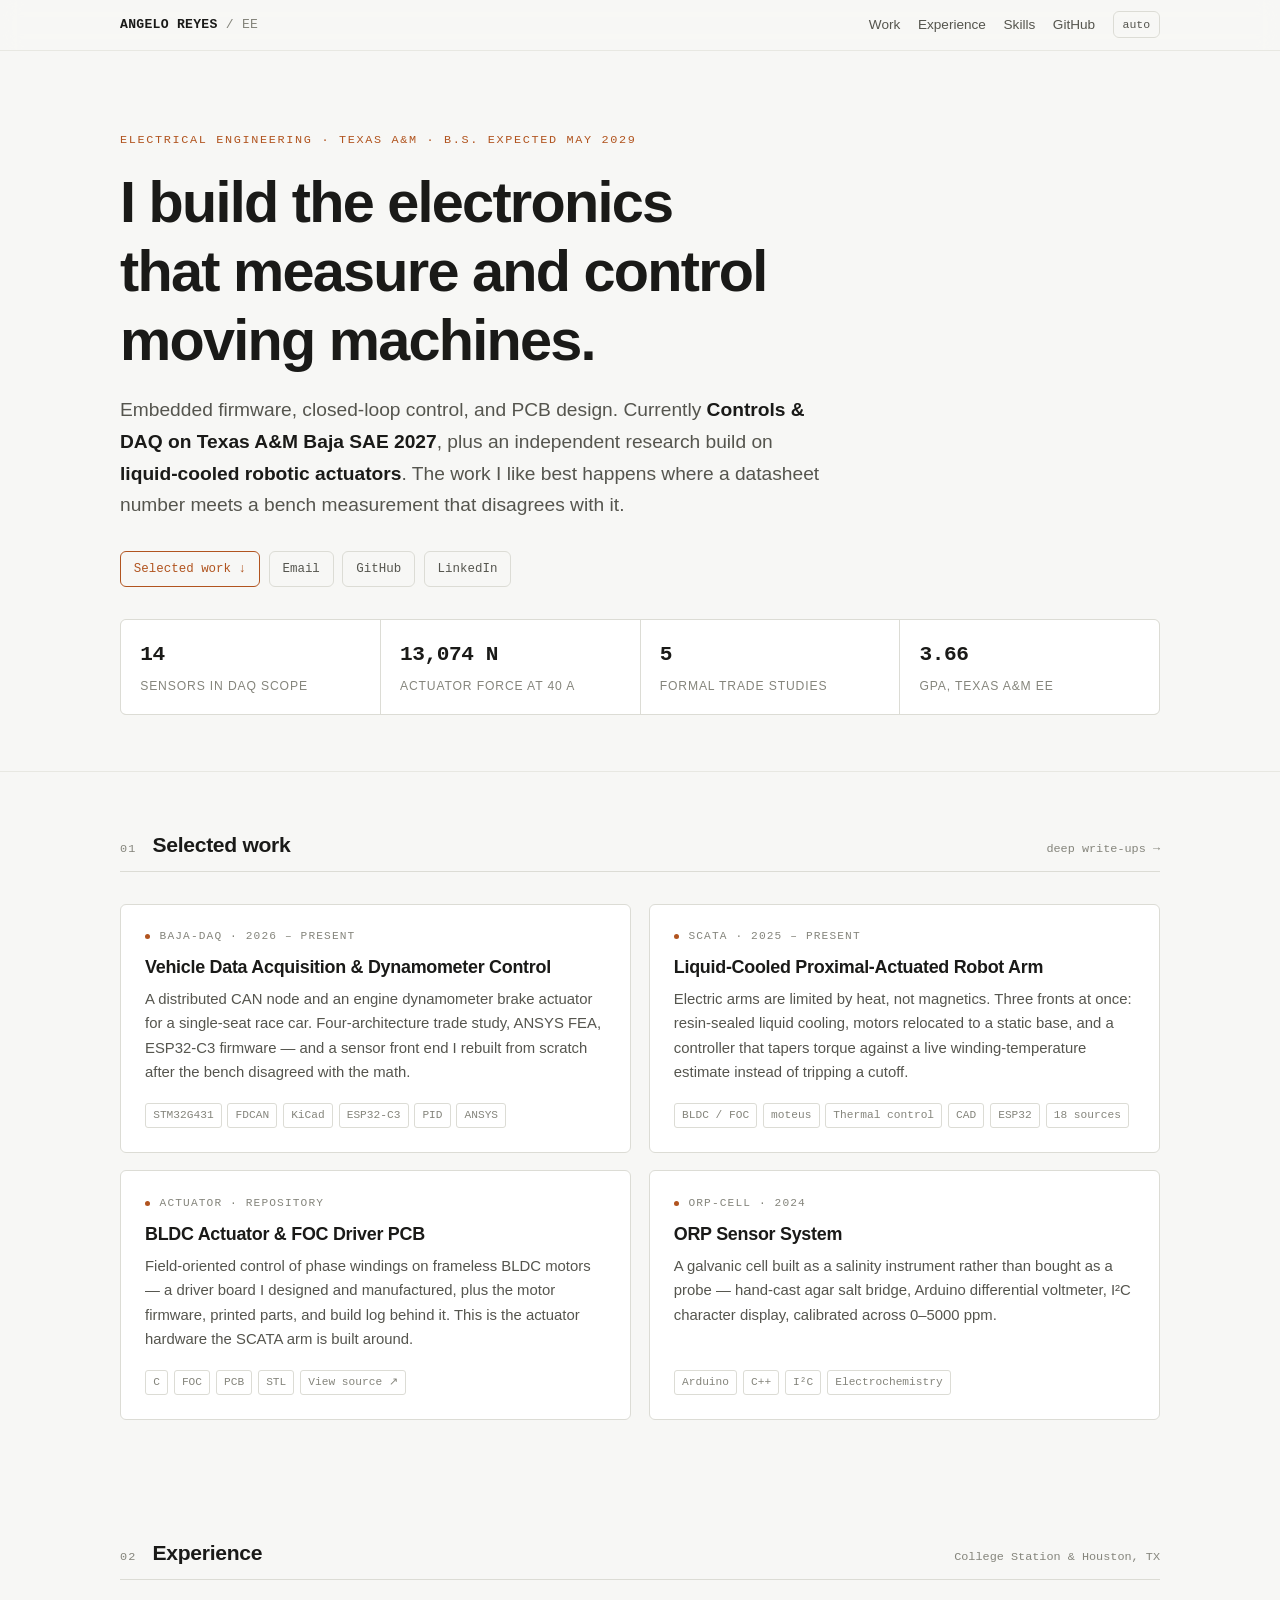
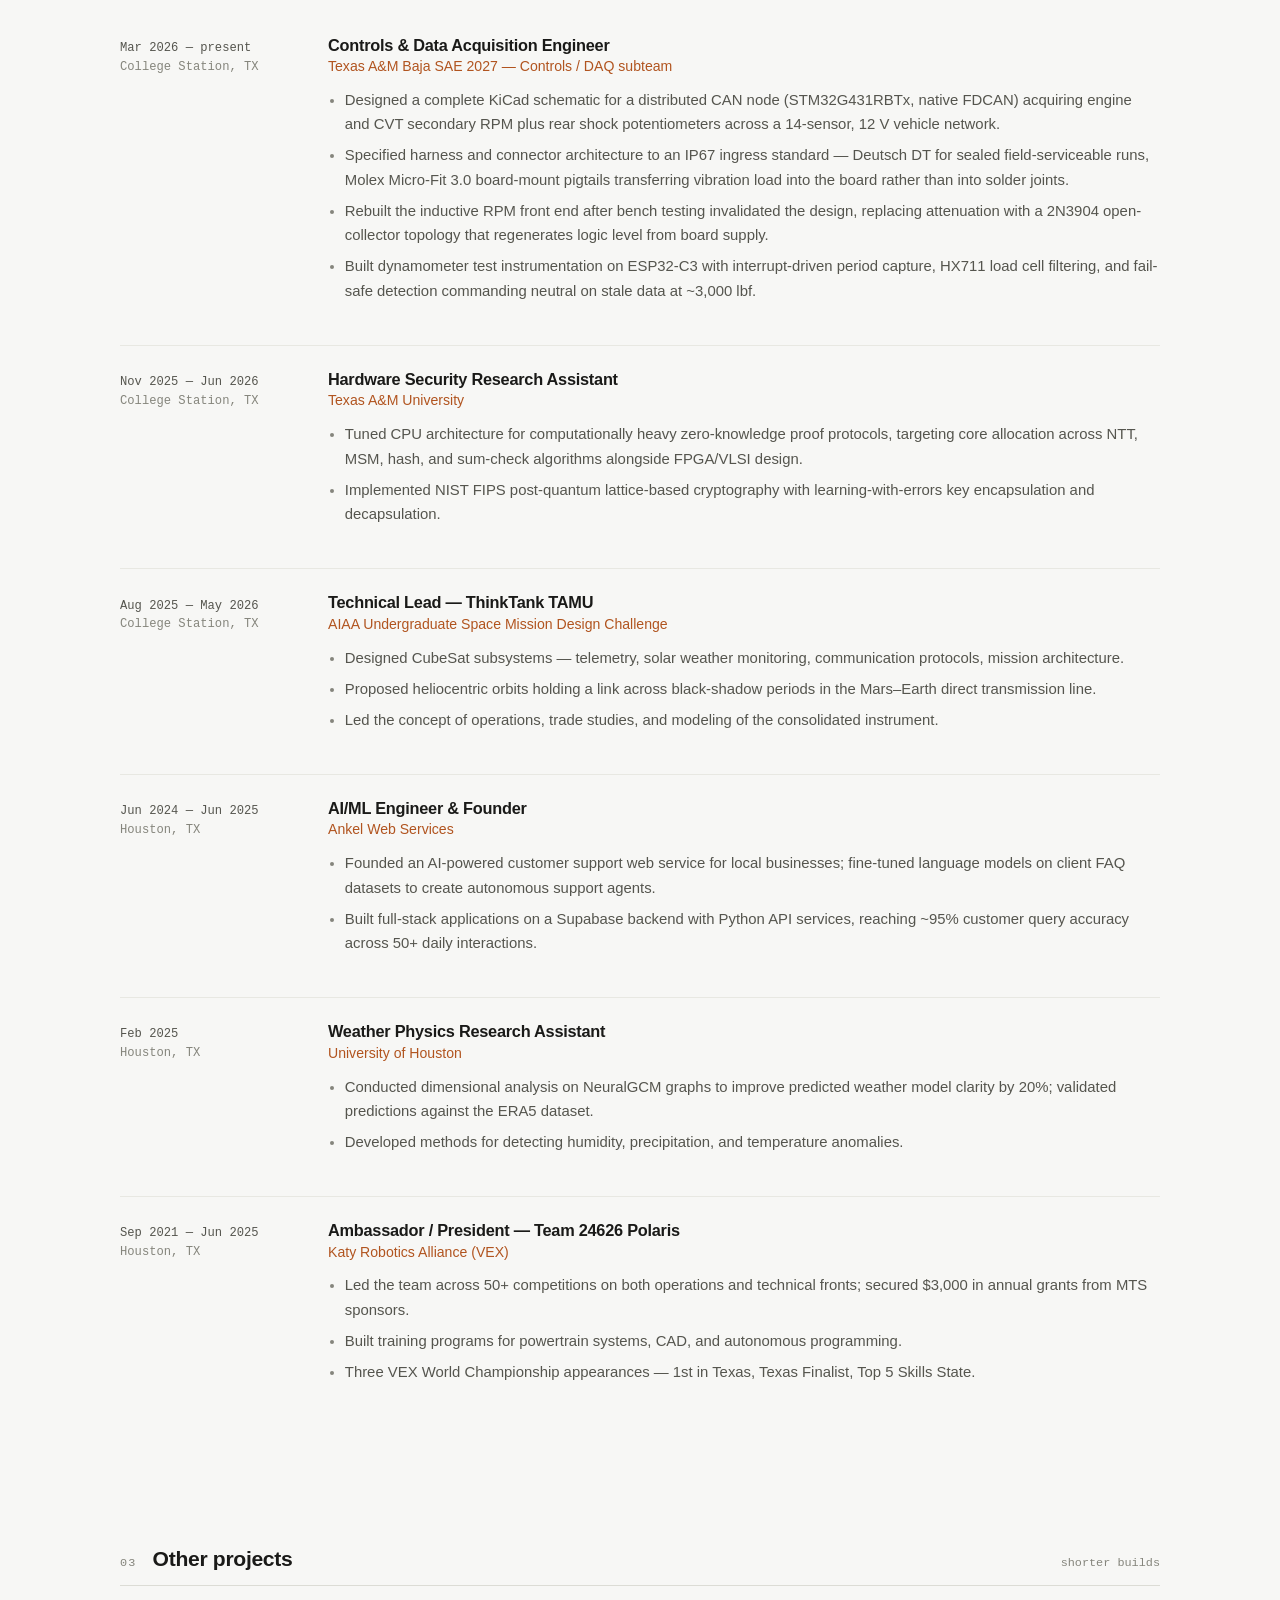
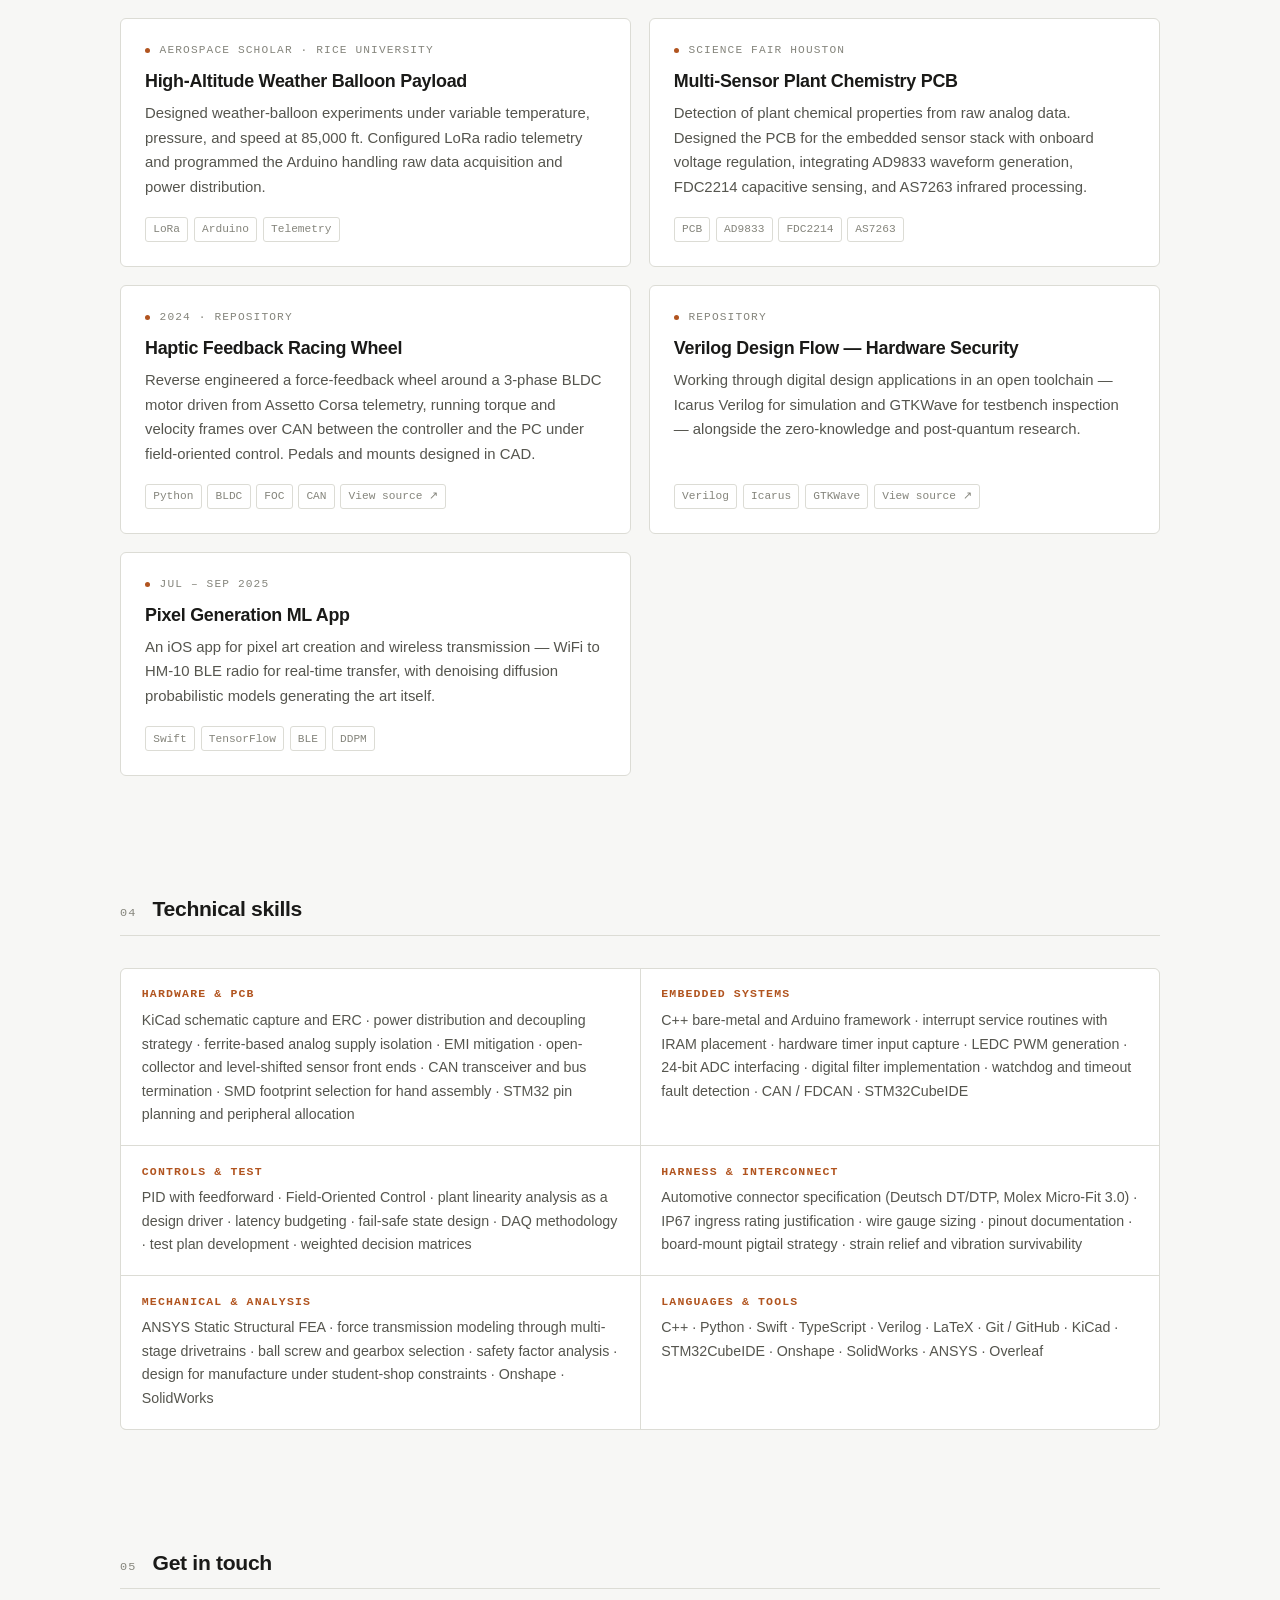
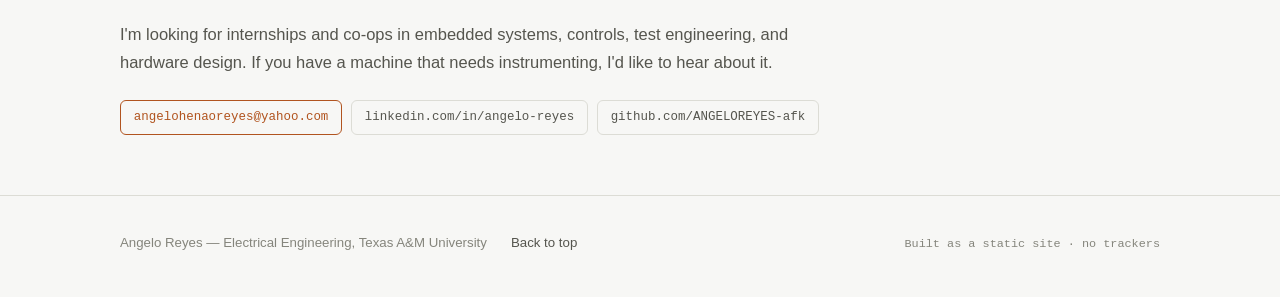
==== index.html @ 53290e1d "Rewrite project pages for scannability; add joint and spin-cure photos Each project now opens with a" ====
<!DOCTYPE html>
<html lang="en">
<head>
<meta charset="utf-8">
<meta name="viewport" content="width=device-width, initial-scale=1">
<title>Angelo Reyes — Electrical Engineering</title>
<meta name="description" content="Angelo Reyes — Electrical Engineering at Texas A&amp;M. Embedded systems, closed-loop control, PCB design, and thermal actuator research.">
<meta name="author" content="Angelo Reyes">
<meta property="og:title" content="Angelo Reyes — Electrical Engineering">
<meta property="og:description" content="Embedded systems, closed-loop control, PCB design, and thermal actuator research.">
<meta property="og:type" content="website">
<link rel="icon" href="data:image/svg+xml,<svg xmlns='http://www.w3.org/2000/svg' viewBox='0 0 100 100'><text y='.9em' font-size='90'>⚡</text></svg>">
<link rel="stylesheet" href="assets/css/site.css?v=2">
<script src="assets/js/site.js?v=2"></script>
</head>
<body>

<header class="topbar">
  <div class="topbar__in">
    <a class="topbar__name" href="index.html"><b>ANGELO REYES</b> <span>/ EE</span></a>
    <nav>
      <a href="#work">Work</a>
      <a href="#experience">Experience</a>
      <a class="opt" href="#skills">Skills</a>
      <a class="opt" href="https://github.com/ANGELOREYES-afk">GitHub</a>
      <button class="themebtn" data-theme-toggle type="button">auto</button>
    </nav>
  </div>
</header>

<main>

<!-- ================= HERO ================= -->
<div class="hero">
  <div class="wrap">
    <div class="hero__kicker">Electrical Engineering · Texas A&amp;M · B.S. expected May 2029</div>
    <h1>I build the electronics<br>that measure and control<br>moving machines.</h1>
    <p class="hero__lede">
      Embedded firmware, closed-loop control, and PCB design. Currently
      <strong>Controls &amp; DAQ on Texas A&amp;M Baja SAE 2027</strong>, plus an independent
      research build on <strong>liquid-cooled robotic actuators</strong>. The work I like best
      happens where a datasheet number meets a bench measurement that disagrees with it.
    </p>
    <div class="linkrow">
      <a class="primary" href="#work">Selected work ↓</a>
      <a href="mailto:angelohenaoreyes@yahoo.com">Email</a>
      <a href="https://github.com/ANGELOREYES-afk">GitHub</a>
      <a href="https://www.linkedin.com/in/angelo-reyes-08a8ba243/">LinkedIn</a>
    </div>

    <div class="stats">
      <div class="stat"><b>14</b><span>Sensors in DAQ scope</span></div>
      <div class="stat"><b>13,074 N</b><span>Actuator force at 40 A</span></div>
      <div class="stat"><b>5</b><span>Formal trade studies</span></div>
      <div class="stat"><b>3.66</b><span>GPA, Texas A&amp;M EE</span></div>
    </div>
  </div>
</div>

<!-- ================= WORK ================= -->
<section id="work">
  <div class="wrap">
    <div class="sechead">
      <span class="num">01</span>
      <h2>Selected work</h2>
      <span class="note">deep write-ups →</span>
    </div>

    <div class="cards">

      <a class="card" href="projects/baja-daq.html">
        <div class="card__id"><span class="dot"></span> BAJA-DAQ · 2026 – present</div>
        <h3>Vehicle Data Acquisition &amp; Dynamometer Control</h3>
        <p>
          A distributed CAN node and an engine dynamometer brake actuator for a single-seat
          race car. Four-architecture trade study, ANSYS FEA, ESP32-C3 firmware — and a sensor
          front end I rebuilt from scratch after the bench disagreed with the math.
        </p>
        <div class="tags">
          <span>STM32G431</span><span>FDCAN</span><span>KiCad</span>
          <span>ESP32-C3</span><span>PID</span><span>ANSYS</span>
        </div>
      </a>

      <a class="card" href="projects/scata-arm.html">
        <div class="card__id"><span class="dot"></span> SCATA · 2025 – present</div>
        <h3>Liquid-Cooled Proximal-Actuated Robot Arm</h3>
        <p>
          Electric arms are limited by heat, not magnetics. Three fronts at once: resin-sealed
          liquid cooling, motors relocated to a static base, and a controller that tapers
          torque against a live winding-temperature estimate instead of tripping a cutoff.
        </p>
        <div class="tags">
          <span>BLDC / FOC</span><span>moteus</span><span>Thermal control</span>
          <span>CAD</span><span>ESP32</span><span>18 sources</span>
        </div>
      </a>

      <a class="card" href="https://github.com/ANGELOREYES-afk/Actuator">
        <div class="card__id"><span class="dot"></span> ACTUATOR · repository</div>
        <h3>BLDC Actuator &amp; FOC Driver PCB</h3>
        <p>
          Field-oriented control of phase windings on frameless BLDC motors — a driver board
          I designed and manufactured, plus the motor firmware, printed parts, and build log
          behind it. This is the actuator hardware the SCATA arm is built around.
        </p>
        <div class="tags">
          <span>C</span><span>FOC</span><span>PCB</span><span>STL</span><span>View source ↗</span>
        </div>
      </a>

      <a class="card" href="projects/orp-sensor.html">
        <div class="card__id"><span class="dot"></span> ORP-CELL · 2024</div>
        <h3>ORP Sensor System</h3>
        <p>
          A galvanic cell built as a salinity instrument rather than bought as a probe —
          hand-cast agar salt bridge, Arduino differential voltmeter, I²C character display,
          calibrated across 0–5000 ppm.
        </p>
        <div class="tags">
          <span>Arduino</span><span>C++</span><span>I²C</span><span>Electrochemistry</span>
        </div>
      </a>

    </div>
  </div>
</section>

<!-- ================= EXPERIENCE ================= -->
<section id="experience">
  <div class="wrap">
    <div class="sechead">
      <span class="num">02</span>
      <h2>Experience</h2>
      <span class="note">College Station &amp; Houston, TX</span>
    </div>

    <div class="entry">
      <div class="entry__when"><b>Mar 2026 — present</b>College Station, TX</div>
      <div>
        <h3>Controls &amp; Data Acquisition Engineer</h3>
        <p class="entry__org">Texas A&amp;M Baja SAE 2027 — Controls / DAQ subteam</p>
        <ul>
          <li>Designed a complete KiCad schematic for a distributed CAN node (STM32G431RBTx, native FDCAN) acquiring engine and CVT secondary RPM plus rear shock potentiometers across a 14-sensor, 12 V vehicle network.</li>
          <li>Specified harness and connector architecture to an IP67 ingress standard — Deutsch DT for sealed field-serviceable runs, Molex Micro-Fit 3.0 board-mount pigtails transferring vibration load into the board rather than into solder joints.</li>
          <li>Rebuilt the inductive RPM front end after bench testing invalidated the design, replacing attenuation with a 2N3904 open-collector topology that regenerates logic level from board supply.</li>
          <li>Built dynamometer test instrumentation on ESP32-C3 with interrupt-driven period capture, HX711 load cell filtering, and fail-safe detection commanding neutral on stale data at ~3,000 lbf.</li>
        </ul>
      </div>
    </div>

    <div class="entry">
      <div class="entry__when"><b>Nov 2025 — Jun 2026</b>College Station, TX</div>
      <div>
        <h3>Hardware Security Research Assistant</h3>
        <p class="entry__org">Texas A&amp;M University</p>
        <ul>
          <li>Tuned CPU architecture for computationally heavy zero-knowledge proof protocols, targeting core allocation across NTT, MSM, hash, and sum-check algorithms alongside FPGA/VLSI design.</li>
          <li>Implemented NIST FIPS post-quantum lattice-based cryptography with learning-with-errors key encapsulation and decapsulation.</li>
        </ul>
      </div>
    </div>

    <div class="entry">
      <div class="entry__when"><b>Aug 2025 — May 2026</b>College Station, TX</div>
      <div>
        <h3>Technical Lead — ThinkTank TAMU</h3>
        <p class="entry__org">AIAA Undergraduate Space Mission Design Challenge</p>
        <ul>
          <li>Designed CubeSat subsystems — telemetry, solar weather monitoring, communication protocols, mission architecture.</li>
          <li>Proposed heliocentric orbits holding a link across black-shadow periods in the Mars–Earth direct transmission line.</li>
          <li>Led the concept of operations, trade studies, and modeling of the consolidated instrument.</li>
        </ul>
      </div>
    </div>

    <div class="entry">
      <div class="entry__when"><b>Jun 2024 — Jun 2025</b>Houston, TX</div>
      <div>
        <h3>AI/ML Engineer &amp; Founder</h3>
        <p class="entry__org">Ankel Web Services</p>
        <ul>
          <li>Founded an AI-powered customer support web service for local businesses; fine-tuned language models on client FAQ datasets to create autonomous support agents.</li>
          <li>Built full-stack applications on a Supabase backend with Python API services, reaching ~95% customer query accuracy across 50+ daily interactions.</li>
        </ul>
      </div>
    </div>

    <div class="entry">
      <div class="entry__when"><b>Feb 2025</b>Houston, TX</div>
      <div>
        <h3>Weather Physics Research Assistant</h3>
        <p class="entry__org">University of Houston</p>
        <ul>
          <li>Conducted dimensional analysis on NeuralGCM graphs to improve predicted weather model clarity by 20%; validated predictions against the ERA5 dataset.</li>
          <li>Developed methods for detecting humidity, precipitation, and temperature anomalies.</li>
        </ul>
      </div>
    </div>

    <div class="entry">
      <div class="entry__when"><b>Sep 2021 — Jun 2025</b>Houston, TX</div>
      <div>
        <h3>Ambassador / President — Team 24626 Polaris</h3>
        <p class="entry__org">Katy Robotics Alliance (VEX)</p>
        <ul>
          <li>Led the team across 50+ competitions on both operations and technical fronts; secured $3,000 in annual grants from MTS sponsors.</li>
          <li>Built training programs for powertrain systems, CAD, and autonomous programming.</li>
          <li>Three VEX World Championship appearances — 1st in Texas, Texas Finalist, Top 5 Skills State.</li>
        </ul>
      </div>
    </div>

  </div>
</section>

<!-- ================= OTHER PROJECTS ================= -->
<section id="other">
  <div class="wrap">
    <div class="sechead">
      <span class="num">03</span>
      <h2>Other projects</h2>
      <span class="note">shorter builds</span>
    </div>

    <div class="cards">
      <div class="card">
        <div class="card__id"><span class="dot"></span> Aerospace Scholar · Rice University</div>
        <h3>High-Altitude Weather Balloon Payload</h3>
        <p>
          Designed weather-balloon experiments under variable temperature, pressure, and
          speed at 85,000 ft. Configured LoRa radio telemetry and programmed the Arduino
          handling raw data acquisition and power distribution.
        </p>
        <div class="tags"><span>LoRa</span><span>Arduino</span><span>Telemetry</span></div>
      </div>

      <div class="card">
        <div class="card__id"><span class="dot"></span> Science Fair Houston</div>
        <h3>Multi-Sensor Plant Chemistry PCB</h3>
        <p>
          Detection of plant chemical properties from raw analog data. Designed the PCB for
          the embedded sensor stack with onboard voltage regulation, integrating AD9833
          waveform generation, FDC2214 capacitive sensing, and AS7263 infrared processing.
        </p>
        <div class="tags"><span>PCB</span><span>AD9833</span><span>FDC2214</span><span>AS7263</span></div>
      </div>

      <a class="card" href="https://github.com/ANGELOREYES-afk/FFBwheelACtelemtry">
        <div class="card__id"><span class="dot"></span> 2024 · repository</div>
        <h3>Haptic Feedback Racing Wheel</h3>
        <p>
          Reverse engineered a force-feedback wheel around a 3-phase BLDC motor driven from
          Assetto Corsa telemetry, running torque and velocity frames over CAN between the
          controller and the PC under field-oriented control. Pedals and mounts designed in CAD.
        </p>
        <div class="tags"><span>Python</span><span>BLDC</span><span>FOC</span><span>CAN</span><span>View source ↗</span></div>
      </a>

      <a class="card" href="https://github.com/ANGELOREYES-afk/Hardware_Security_VERILOG_DESIGN_FLOW">
        <div class="card__id"><span class="dot"></span> repository</div>
        <h3>Verilog Design Flow — Hardware Security</h3>
        <p>
          Working through digital design applications in an open toolchain — Icarus Verilog for
          simulation and GTKWave for testbench inspection — alongside the zero-knowledge and
          post-quantum research.
        </p>
        <div class="tags"><span>Verilog</span><span>Icarus</span><span>GTKWave</span><span>View source ↗</span></div>
      </a>

      <div class="card">
        <div class="card__id"><span class="dot"></span> Jul – Sep 2025</div>
        <h3>Pixel Generation ML App</h3>
        <p>
          An iOS app for pixel art creation and wireless transmission — WiFi to HM-10 BLE
          radio for real-time transfer, with denoising diffusion probabilistic models
          generating the art itself.
        </p>
        <div class="tags"><span>Swift</span><span>TensorFlow</span><span>BLE</span><span>DDPM</span></div>
      </div>
    </div>
  </div>
</section>

<!-- ================= SKILLS ================= -->
<section id="skills">
  <div class="wrap">
    <div class="sechead">
      <span class="num">04</span>
      <h2>Technical skills</h2>
    </div>

    <div class="skills">
      <div class="skill">
        <h4>Hardware &amp; PCB</h4>
        <p>KiCad schematic capture and ERC · power distribution and decoupling strategy ·
        ferrite-based analog supply isolation · EMI mitigation · open-collector and
        level-shifted sensor front ends · CAN transceiver and bus termination ·
        SMD footprint selection for hand assembly · STM32 pin planning and peripheral allocation</p>
      </div>
      <div class="skill">
        <h4>Embedded systems</h4>
        <p>C++ bare-metal and Arduino framework · interrupt service routines with IRAM
        placement · hardware timer input capture · LEDC PWM generation · 24-bit ADC
        interfacing · digital filter implementation · watchdog and timeout fault detection ·
        CAN / FDCAN · STM32CubeIDE</p>
      </div>
      <div class="skill">
        <h4>Controls &amp; test</h4>
        <p>PID with feedforward · Field-Oriented Control · plant linearity analysis as a
        design driver · latency budgeting · fail-safe state design · DAQ methodology ·
        test plan development · weighted decision matrices</p>
      </div>
      <div class="skill">
        <h4>Harness &amp; interconnect</h4>
        <p>Automotive connector specification (Deutsch DT/DTP, Molex Micro-Fit 3.0) ·
        IP67 ingress rating justification · wire gauge sizing · pinout documentation ·
        board-mount pigtail strategy · strain relief and vibration survivability</p>
      </div>
      <div class="skill">
        <h4>Mechanical &amp; analysis</h4>
        <p>ANSYS Static Structural FEA · force transmission modeling through multi-stage
        drivetrains · ball screw and gearbox selection · safety factor analysis ·
        design for manufacture under student-shop constraints · Onshape · SolidWorks</p>
      </div>
      <div class="skill">
        <h4>Languages &amp; tools</h4>
        <p>C++ · Python · Swift · TypeScript · Verilog · LaTeX · Git / GitHub ·
        KiCad · STM32CubeIDE · Onshape · SolidWorks · ANSYS · Overleaf</p>
      </div>
    </div>
  </div>
</section>

<!-- ================= CONTACT ================= -->
<section id="contact">
  <div class="wrap">
    <div class="sechead">
      <span class="num">05</span>
      <h2>Get in touch</h2>
    </div>
    <div class="prose">
      <p>
        I'm looking for internships and co-ops in embedded systems, controls, test
        engineering, and hardware design. If you have a machine that needs instrumenting,
        I'd like to hear about it.
      </p>
    </div>
    <div class="linkrow" style="margin-top:1.5rem">
      <a class="primary" href="mailto:angelohenaoreyes@yahoo.com">angelohenaoreyes@yahoo.com</a>
      <a href="https://www.linkedin.com/in/angelo-reyes-08a8ba243/">linkedin.com/in/angelo-reyes</a>
      <a href="https://github.com/ANGELOREYES-afk">github.com/ANGELOREYES-afk</a>
    </div>
  </div>
</section>

</main>

<footer>
  <div class="wrap in">
    <span>Angelo Reyes — Electrical Engineering, Texas A&amp;M University</span>
    <a href="#work">Back to top</a>
    <span class="sp">Built as a static site · no trackers</span>
  </div>
</footer>

</body>
</html>
---- assets/css/site.css ----
/* ============================================================
   Angelo Reyes — portfolio
   Single stylesheet. No build step, no external dependencies.
   ============================================================ */

/* ---------- tokens: light is the base ---------- */
:root {
  --bg:        #f7f7f5;
  --bg-raised: #ffffff;
  --bg-sunken: #eeeeea;
  --line:      #dcdcd5;
  --line-soft: #e8e8e2;
  --ink:       #1a1a18;
  --ink-mid:   #55554e;
  --ink-dim:   #85857c;
  --accent:    #b1541f;
  --accent-soft: #f3e3d8;
  --ok:        #2f6b45;

  --mono: ui-monospace, SFMono-Regular, "SF Mono", Menlo, Consolas, monospace;
  --sans: -apple-system, BlinkMacSystemFont, "Segoe UI", Inter, Helvetica, Arial, sans-serif;

  --w-page: 68rem;
  --w-text: 44rem;
  --r: 6px;
}

@media (prefers-color-scheme: dark) {
  :root:not([data-theme="light"]) {
    --bg:        #121213;
    --bg-raised: #1a1a1c;
    --bg-sunken: #0d0d0e;
    --line:      #2e2e31;
    --line-soft: #242427;
    --ink:       #ececea;
    --ink-mid:   #a5a5a0;
    --ink-dim:   #6e6e69;
    --accent:    #e08a4c;
    --accent-soft: #2b1d13;
    --ok:        #6cc08c;
  }
}

:root[data-theme="dark"] {
  --bg:        #121213;
  --bg-raised: #1a1a1c;
  --bg-sunken: #0d0d0e;
  --line:      #2e2e31;
  --line-soft: #242427;
  --ink:       #ececea;
  --ink-mid:   #a5a5a0;
  --ink-dim:   #6e6e69;
  --accent:    #e08a4c;
  --accent-soft: #2b1d13;
  --ok:        #6cc08c;
}

/* ---------- base ---------- */
* { box-sizing: border-box; }

html { -webkit-text-size-adjust: 100%; scroll-behavior: smooth; }

body {
  margin: 0;
  background: var(--bg);
  color: var(--ink);
  font-family: var(--sans);
  font-size: 16.5px;
  line-height: 1.65;
  overflow-x: hidden;
  -webkit-font-smoothing: antialiased;
}

a { color: inherit; text-decoration-color: color-mix(in srgb, var(--accent) 55%, transparent); text-underline-offset: 3px; }
a:hover { color: var(--accent); }

img { max-width: 100%; height: auto; display: block; }

h1, h2, h3, h4 { line-height: 1.2; font-weight: 620; letter-spacing: -0.015em; margin: 0; }

code, kbd { font-family: var(--mono); font-size: 0.86em; }

hr { border: 0; border-top: 1px solid var(--line); margin: 3rem 0; }

::selection { background: var(--accent); color: var(--bg); }

.wrap { width: 100%; max-width: var(--w-page); margin: 0 auto; padding: 0 1.5rem; }

/* ---------- topbar ---------- */
.topbar {
  position: sticky; top: 0; z-index: 50;
  background: color-mix(in srgb, var(--bg) 88%, transparent);
  backdrop-filter: saturate(140%) blur(10px);
  border-bottom: 1px solid var(--line-soft);
}
.topbar__in {
  max-width: var(--w-page); margin: 0 auto; padding: 0.7rem 1.5rem;
  display: flex; align-items: center; gap: 1.25rem;
}
.topbar__name {
  font-family: var(--mono); font-size: 0.82rem; letter-spacing: 0.02em;
  text-decoration: none; white-space: nowrap;
}
.topbar__name b { font-weight: 600; }
.topbar__name span { color: var(--ink-dim); }
.topbar nav { margin-left: auto; display: flex; align-items: center; gap: 1.1rem; }
.topbar nav a {
  font-size: 0.85rem; color: var(--ink-mid); text-decoration: none;
}
.topbar nav a:hover { color: var(--ink); }

.themebtn {
  background: none; border: 1px solid var(--line); color: var(--ink-mid);
  border-radius: var(--r); cursor: pointer; padding: 0.25rem 0.55rem;
  font-family: var(--mono); font-size: 0.72rem; line-height: 1.5;
}
.themebtn:hover { color: var(--ink); border-color: var(--ink-dim); }

@media (max-width: 680px) {
  .topbar nav a.opt { display: none; }
}

/* ---------- hero ---------- */
.hero { padding: 5rem 0 3.5rem; border-bottom: 1px solid var(--line-soft); }
.hero__kicker {
  font-family: var(--mono); font-size: 0.74rem; letter-spacing: 0.14em;
  text-transform: uppercase; color: var(--accent); margin-bottom: 1.1rem;
}
.hero h1 {
  font-size: clamp(2.3rem, 6.5vw, 3.6rem);
  letter-spacing: -0.03em; margin-bottom: 1.1rem;
}
.hero__lede {
  font-size: clamp(1.02rem, 2.1vw, 1.2rem); color: var(--ink-mid);
  max-width: var(--w-text); margin-bottom: 1.9rem;
}
.hero__lede strong { color: var(--ink); font-weight: 560; }

.linkrow { display: flex; flex-wrap: wrap; gap: 0.55rem; }
.linkrow a {
  font-family: var(--mono); font-size: 0.78rem; text-decoration: none;
  border: 1px solid var(--line); border-radius: var(--r);
  padding: 0.4rem 0.8rem; color: var(--ink-mid);
  transition: border-color .15s, color .15s;
}
.linkrow a:hover { color: var(--ink); border-color: var(--ink-dim); }
.linkrow a.primary { border-color: var(--accent); color: var(--accent); }
.linkrow a.primary:hover { background: var(--accent-soft); }

/* ---------- section scaffolding ---------- */
section { padding: 3.75rem 0; }
.sechead {
  display: flex; align-items: baseline; gap: 1rem;
  margin-bottom: 2rem; padding-bottom: 0.7rem;
  border-bottom: 1px solid var(--line);
}
.sechead h2 { font-size: 1.32rem; }
.sechead .num {
  font-family: var(--mono); font-size: 0.74rem; color: var(--ink-dim);
  letter-spacing: 0.1em;
}
.sechead .note {
  margin-left: auto; font-family: var(--mono); font-size: 0.74rem;
  color: var(--ink-dim);
}
@media (max-width: 560px) { .sechead .note { display: none; } }

.prose { max-width: var(--w-text); color: var(--ink-mid); }
.prose p { margin: 0 0 1.05rem; }
.prose p:last-child { margin-bottom: 0; }
.prose strong { color: var(--ink); font-weight: 560; }

/* ---------- stat strip ---------- */
.stats {
  display: grid; grid-template-columns: repeat(auto-fit, minmax(150px, 1fr));
  gap: 1px; background: var(--line); border: 1px solid var(--line);
  border-radius: var(--r); overflow: hidden; margin: 2rem 0 0;
}
.stat { background: var(--bg-raised); padding: 1.1rem 1.2rem; }
.stat b {
  display: block; font-family: var(--mono); font-size: 1.32rem;
  font-weight: 600; letter-spacing: -0.02em; color: var(--ink);
}
.stat span {
  display: block; margin-top: 0.25rem; font-size: 0.76rem;
  color: var(--ink-dim); text-transform: uppercase; letter-spacing: 0.07em;
}

/* ---------- project cards ---------- */
.cards { display: grid; gap: 1.1rem; }
@media (min-width: 800px) { .cards { grid-template-columns: 1fr 1fr; } }

.card {
  display: flex; flex-direction: column;
  background: var(--bg-raised); border: 1px solid var(--line);
  border-radius: var(--r); padding: 1.4rem 1.5rem 1.5rem;
  text-decoration: none; color: inherit;
  transition: border-color .15s, transform .15s;
}
a.card:hover { border-color: var(--accent); transform: translateY(-2px); color: inherit; }
.card__id {
  font-family: var(--mono); font-size: 0.7rem; letter-spacing: 0.1em;
  color: var(--ink-dim); text-transform: uppercase; margin-bottom: 0.7rem;
  display: flex; gap: 0.6rem; align-items: center;
}
.card__id .dot { width: 5px; height: 5px; border-radius: 50%; background: var(--accent); flex: none; }
.card h3 { font-size: 1.12rem; margin-bottom: 0.55rem; }
.card p { margin: 0 0 1.1rem; color: var(--ink-mid); font-size: 0.93rem; }
.card .tags { margin-top: auto; }

.tags { display: flex; flex-wrap: wrap; gap: 0.35rem; }
.tags span {
  font-family: var(--mono); font-size: 0.7rem; color: var(--ink-dim);
  border: 1px solid var(--line); border-radius: 3px; padding: 0.15rem 0.45rem;
}

/* ---------- timeline / experience ---------- */
.entry {
  display: grid; gap: 0.35rem 2rem; padding: 1.5rem 0;
  border-bottom: 1px solid var(--line-soft);
}
.entry:last-child { border-bottom: 0; }
@media (min-width: 780px) {
  .entry { grid-template-columns: 11rem 1fr; }
  .entry__when { grid-row: span 3; }
}
.entry__when {
  font-family: var(--mono); font-size: 0.76rem; color: var(--ink-dim);
  line-height: 1.55; padding-top: 0.2rem;
}
.entry__when b { display: block; color: var(--ink-mid); font-weight: 500; }
.entry h3 { font-size: 1.02rem; }
.entry__org { font-size: 0.88rem; color: var(--accent); margin: 0; }
.entry ul { margin: 0.6rem 0 0; padding-left: 1.05rem; color: var(--ink-mid); font-size: 0.93rem; }
.entry li { margin-bottom: 0.4rem; }
.entry li::marker { color: var(--ink-dim); }

/* ---------- skills ---------- */
.skills { display: grid; gap: 1px; background: var(--line); border: 1px solid var(--line); border-radius: var(--r); overflow: hidden; }
@media (min-width: 720px) { .skills { grid-template-columns: 1fr 1fr; } }
.skill { background: var(--bg-raised); padding: 1.15rem 1.3rem; }
.skill h4 {
  font-family: var(--mono); font-size: 0.72rem; letter-spacing: 0.1em;
  text-transform: uppercase; color: var(--accent); margin-bottom: 0.5rem;
}
.skill p { margin: 0; font-size: 0.89rem; color: var(--ink-mid); }

/* ---------- article pages ---------- */
.crumb {
  font-family: var(--mono); font-size: 0.76rem; color: var(--ink-dim);
  text-decoration: none; display: inline-block; margin-bottom: 2rem;
}
.crumb:hover { color: var(--accent); }

.arthead { padding: 3rem 0 2.25rem; border-bottom: 1px solid var(--line); }
.arthead h1 { font-size: clamp(1.9rem, 5vw, 2.85rem); margin-bottom: 0.9rem; letter-spacing: -0.03em; }
.arthead .sub { color: var(--ink-mid); max-width: var(--w-text); font-size: 1.03rem; margin: 0 0 1.4rem; }

.article { padding: 2.5rem 0 4rem; }
.article h2 {
  font-size: 1.28rem; margin: 3rem 0 1rem; padding-top: 1.4rem;
  border-top: 1px solid var(--line);
}
.article h2:first-of-type { margin-top: 1rem; }
.article h3 { font-size: 1.02rem; margin: 1.9rem 0 0.6rem; }
.article p { max-width: var(--w-text); color: var(--ink-mid); margin: 0 0 1.05rem; }
.article ul, .article ol { max-width: var(--w-text); color: var(--ink-mid); padding-left: 1.15rem; }
.article li { margin-bottom: 0.45rem; }
.article li::marker { color: var(--ink-dim); }
.article strong { color: var(--ink); font-weight: 560; }

/* at-a-glance summary — the 20-second read */
.glance {
  margin: 0 0 2.25rem; max-width: var(--w-text);
  border: 1px solid var(--line); border-radius: var(--r);
  overflow: hidden; background: var(--bg-raised);
}
.glance > div {
  display: grid; gap: 0.15rem 1.25rem;
  padding: 0.85rem 1.2rem;
  border-bottom: 1px solid var(--line-soft);
}
.glance > div:last-child { border-bottom: 0; }
@media (min-width: 620px) { .glance > div { grid-template-columns: 8.5rem 1fr; } }
.glance dt {
  font-family: var(--mono); font-size: 0.7rem; letter-spacing: 0.1em;
  text-transform: uppercase; color: var(--ink-dim); padding-top: 0.15rem;
}
.glance dd { margin: 0; color: var(--ink); font-size: 0.94rem; line-height: 1.55; }
.glance dd b { font-weight: 600; }

/* before / after comparison */
.ba {
  display: grid; gap: 1px; background: var(--line);
  border: 1px solid var(--line); border-radius: var(--r);
  overflow: hidden; margin: 1.6rem 0; max-width: var(--w-text);
}
@media (min-width: 620px) { .ba { grid-template-columns: 1fr 1fr; } }
.ba > div { background: var(--bg-raised); padding: 1rem 1.15rem; }
.ba h5 {
  margin: 0 0 0.45rem; font-family: var(--mono); font-size: 0.68rem;
  letter-spacing: 0.1em; text-transform: uppercase; font-weight: 500;
}
.ba .b1 h5 { color: var(--ink-dim); }
.ba .b2 h5 { color: var(--ok); }
.ba p { margin: 0; font-size: 0.89rem; color: var(--ink-mid); max-width: none; }

/* tight bullet list used for scannable sections */
.article ul.tight { margin: 1rem 0 1.4rem; }
.article ul.tight li { margin-bottom: 0.5rem; line-height: 1.55; }

/* callouts */
.callout {
  border: 1px solid var(--line); border-left: 3px solid var(--accent);
  background: var(--bg-raised); border-radius: 0 var(--r) var(--r) 0;
  padding: 1.1rem 1.3rem; margin: 1.75rem 0; max-width: var(--w-text);
}
.callout h4 {
  font-family: var(--mono); font-size: 0.71rem; letter-spacing: 0.11em;
  text-transform: uppercase; color: var(--accent); margin-bottom: 0.5rem;
}
.callout p { margin: 0; color: var(--ink-mid); font-size: 0.94rem; }
.callout p + p { margin-top: 0.7rem; }
.callout.plain { border-left-color: var(--ink-dim); }
.callout.plain h4 { color: var(--ink-dim); }

/* code */
pre {
  background: var(--bg-sunken); border: 1px solid var(--line);
  border-radius: var(--r); padding: 1rem 1.1rem; overflow-x: auto;
  font-family: var(--mono); font-size: 0.8rem; line-height: 1.6;
  color: var(--ink-mid); margin: 1.5rem 0; max-width: var(--w-text);
}
pre .c { color: var(--ink-dim); }
pre .k { color: var(--accent); }
:not(pre) > code {
  background: var(--bg-sunken); border: 1px solid var(--line-soft);
  border-radius: 3px; padding: 0.1em 0.35em; color: var(--ink);
}

/* equations */
.eq {
  font-family: var(--mono); font-size: 0.9rem; text-align: center;
  background: var(--bg-sunken); border: 1px solid var(--line);
  border-radius: var(--r); padding: 1rem; margin: 1.5rem 0;
  max-width: var(--w-text); color: var(--ink); overflow-x: auto;
}
.eq small { display: block; margin-top: 0.5rem; font-family: var(--sans); color: var(--ink-dim); font-size: 0.78rem; }

/* tables */
.tablewrap { overflow-x: auto; margin: 1.6rem 0; max-width: 100%; }
table { border-collapse: collapse; width: 100%; min-width: 32rem; font-size: 0.88rem; }
th, td {
  text-align: left; padding: 0.65rem 0.9rem;
  border-bottom: 1px solid var(--line-soft); vertical-align: top;
}
th {
  font-family: var(--mono); font-size: 0.71rem; letter-spacing: 0.08em;
  text-transform: uppercase; color: var(--ink-dim); font-weight: 500;
  border-bottom: 1px solid var(--line); white-space: nowrap;
}
td { color: var(--ink-mid); }
td:first-child { color: var(--ink); }
tbody tr:last-child td { border-bottom: 0; }
td .yes { color: var(--ok); font-weight: 600; }
td .no  { color: var(--ink-dim); }

/* figures */
figure { margin: 2rem 0; max-width: var(--w-text); }
figure img { border: 1px solid var(--line); border-radius: var(--r); background: var(--bg-sunken); }
figcaption {
  margin-top: 0.65rem; font-size: 0.81rem; color: var(--ink-dim);
  line-height: 1.55;
}
figcaption b { color: var(--ink-mid); font-weight: 560; }

/* status pills */
.pill {
  display: inline-block; font-family: var(--mono); font-size: 0.68rem;
  letter-spacing: 0.08em; text-transform: uppercase;
  border: 1px solid var(--line); border-radius: 3px;
  padding: 0.15rem 0.5rem; color: var(--ink-dim);
}
.pill.live { border-color: var(--ok); color: var(--ok); }
.pill.wip  { border-color: var(--accent); color: var(--accent); }

/* next/prev */
.artnav {
  display: flex; flex-wrap: wrap; gap: 1rem; justify-content: space-between;
  border-top: 1px solid var(--line); padding-top: 1.5rem; margin-top: 3rem;
}
.artnav a { font-family: var(--mono); font-size: 0.8rem; text-decoration: none; color: var(--ink-mid); }
.artnav a:hover { color: var(--accent); }

/* ---------- footer ---------- */
footer {
  border-top: 1px solid var(--line); padding: 2.25rem 0 3rem;
  font-size: 0.83rem; color: var(--ink-dim);
}
footer .in { display: flex; flex-wrap: wrap; gap: 0.75rem 1.5rem; align-items: baseline; }
footer a { color: var(--ink-mid); text-decoration: none; }
footer a:hover { color: var(--accent); }
footer .sp { margin-left: auto; font-family: var(--mono); font-size: 0.74rem; }

@media (prefers-reduced-motion: reduce) {
  * { transition: none !important; animation: none !important; scroll-behavior: auto !important; }
}
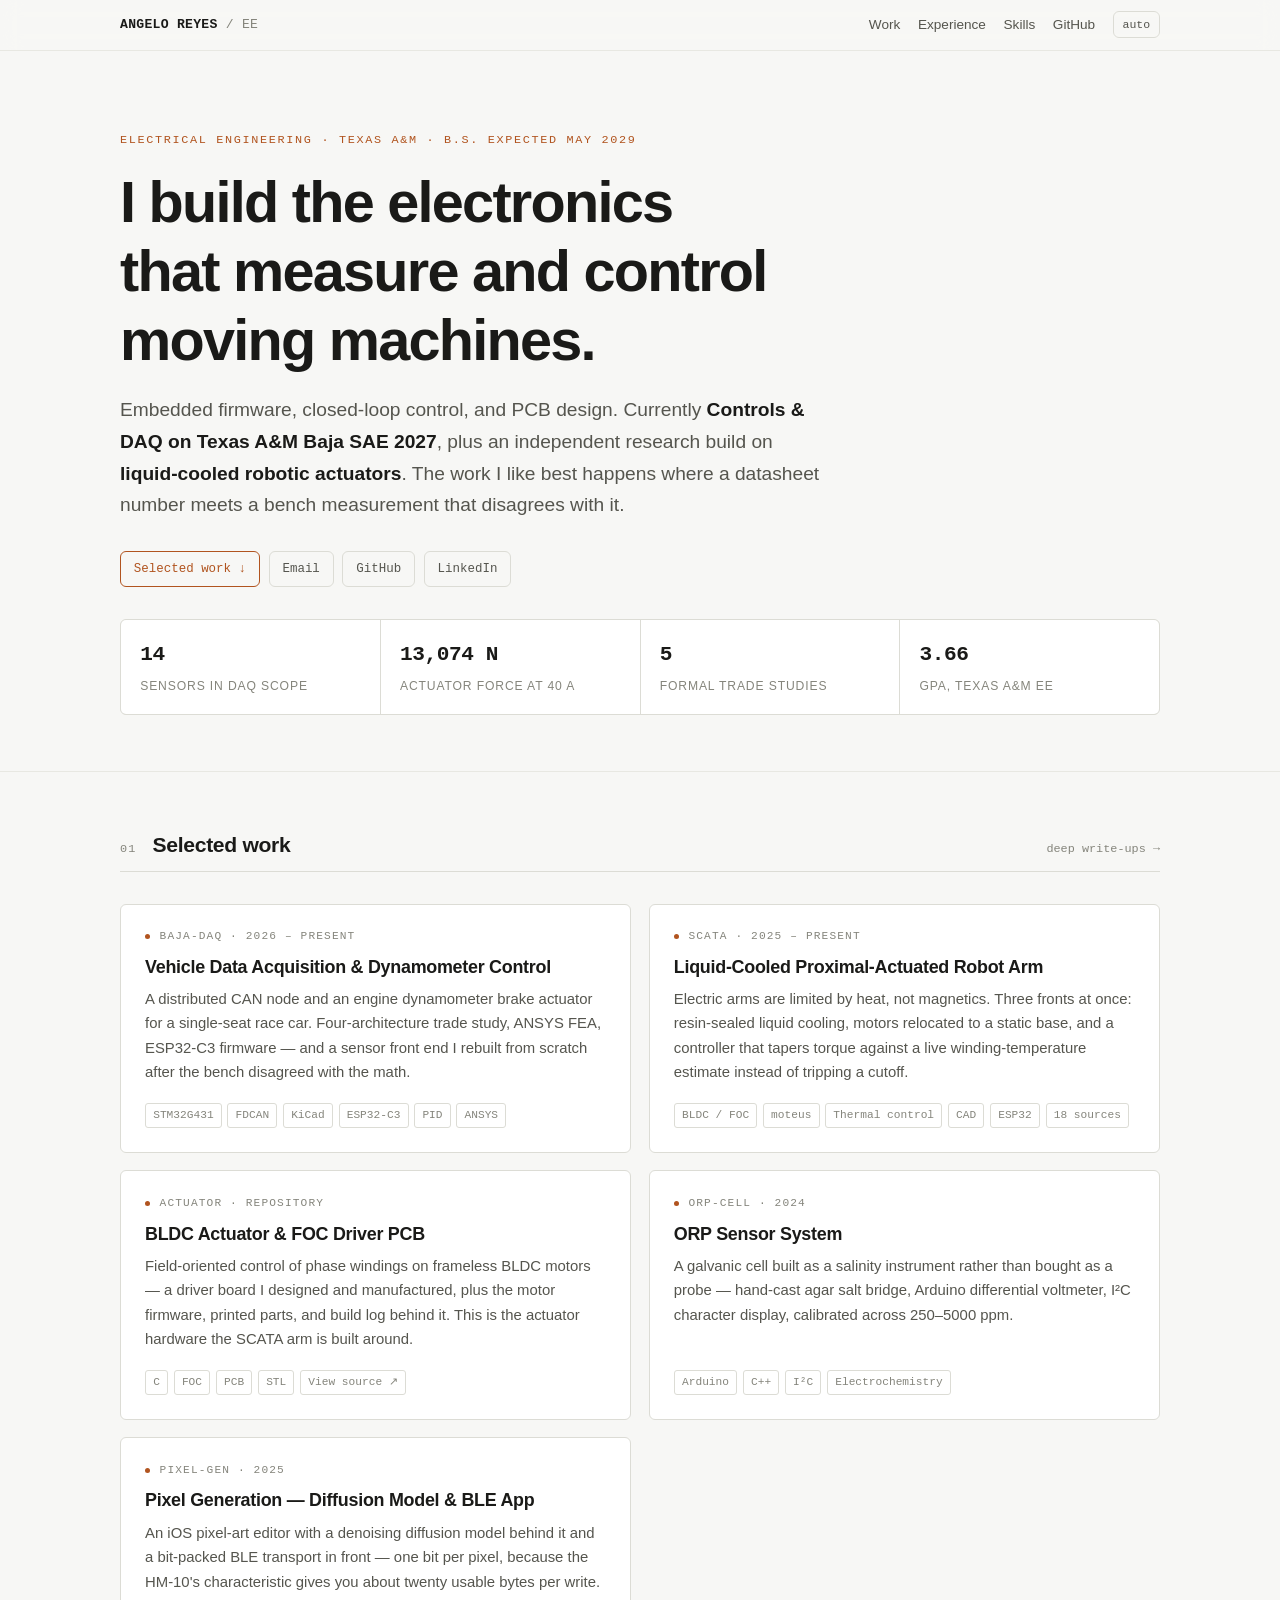
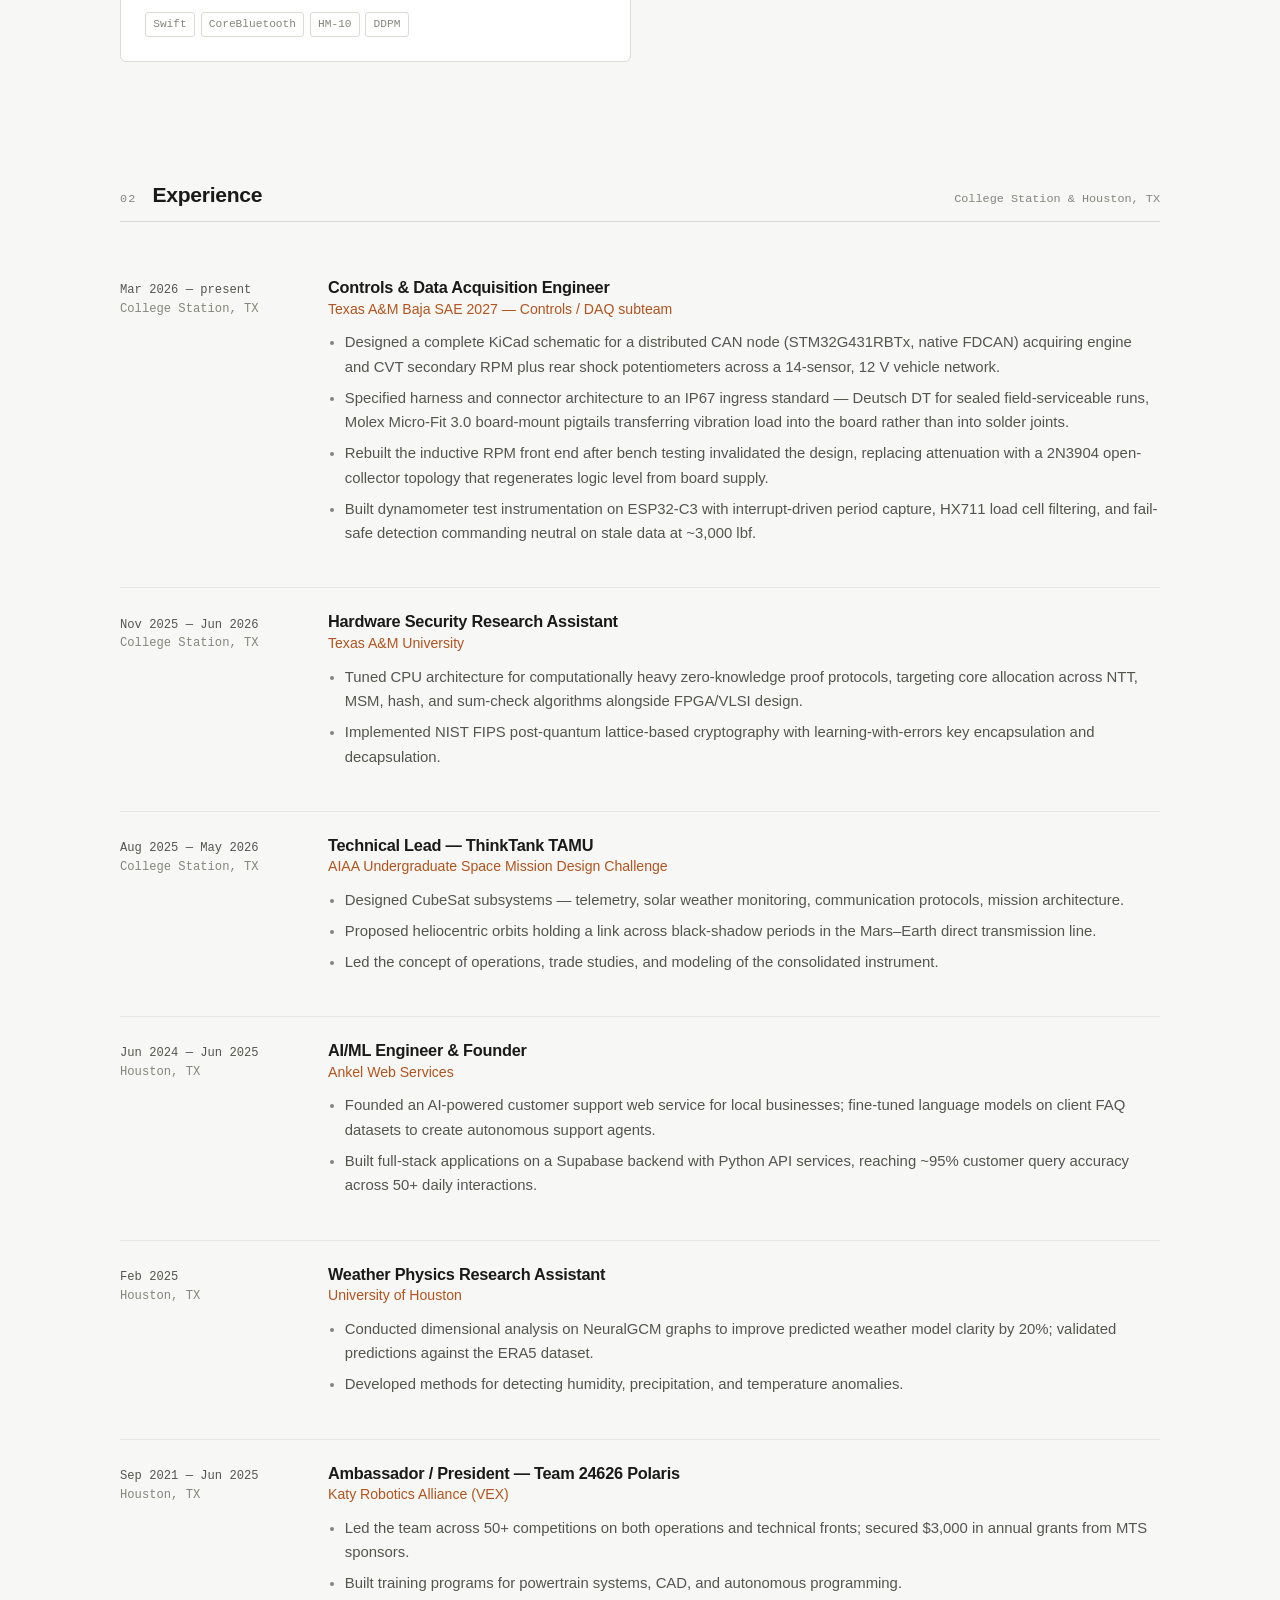
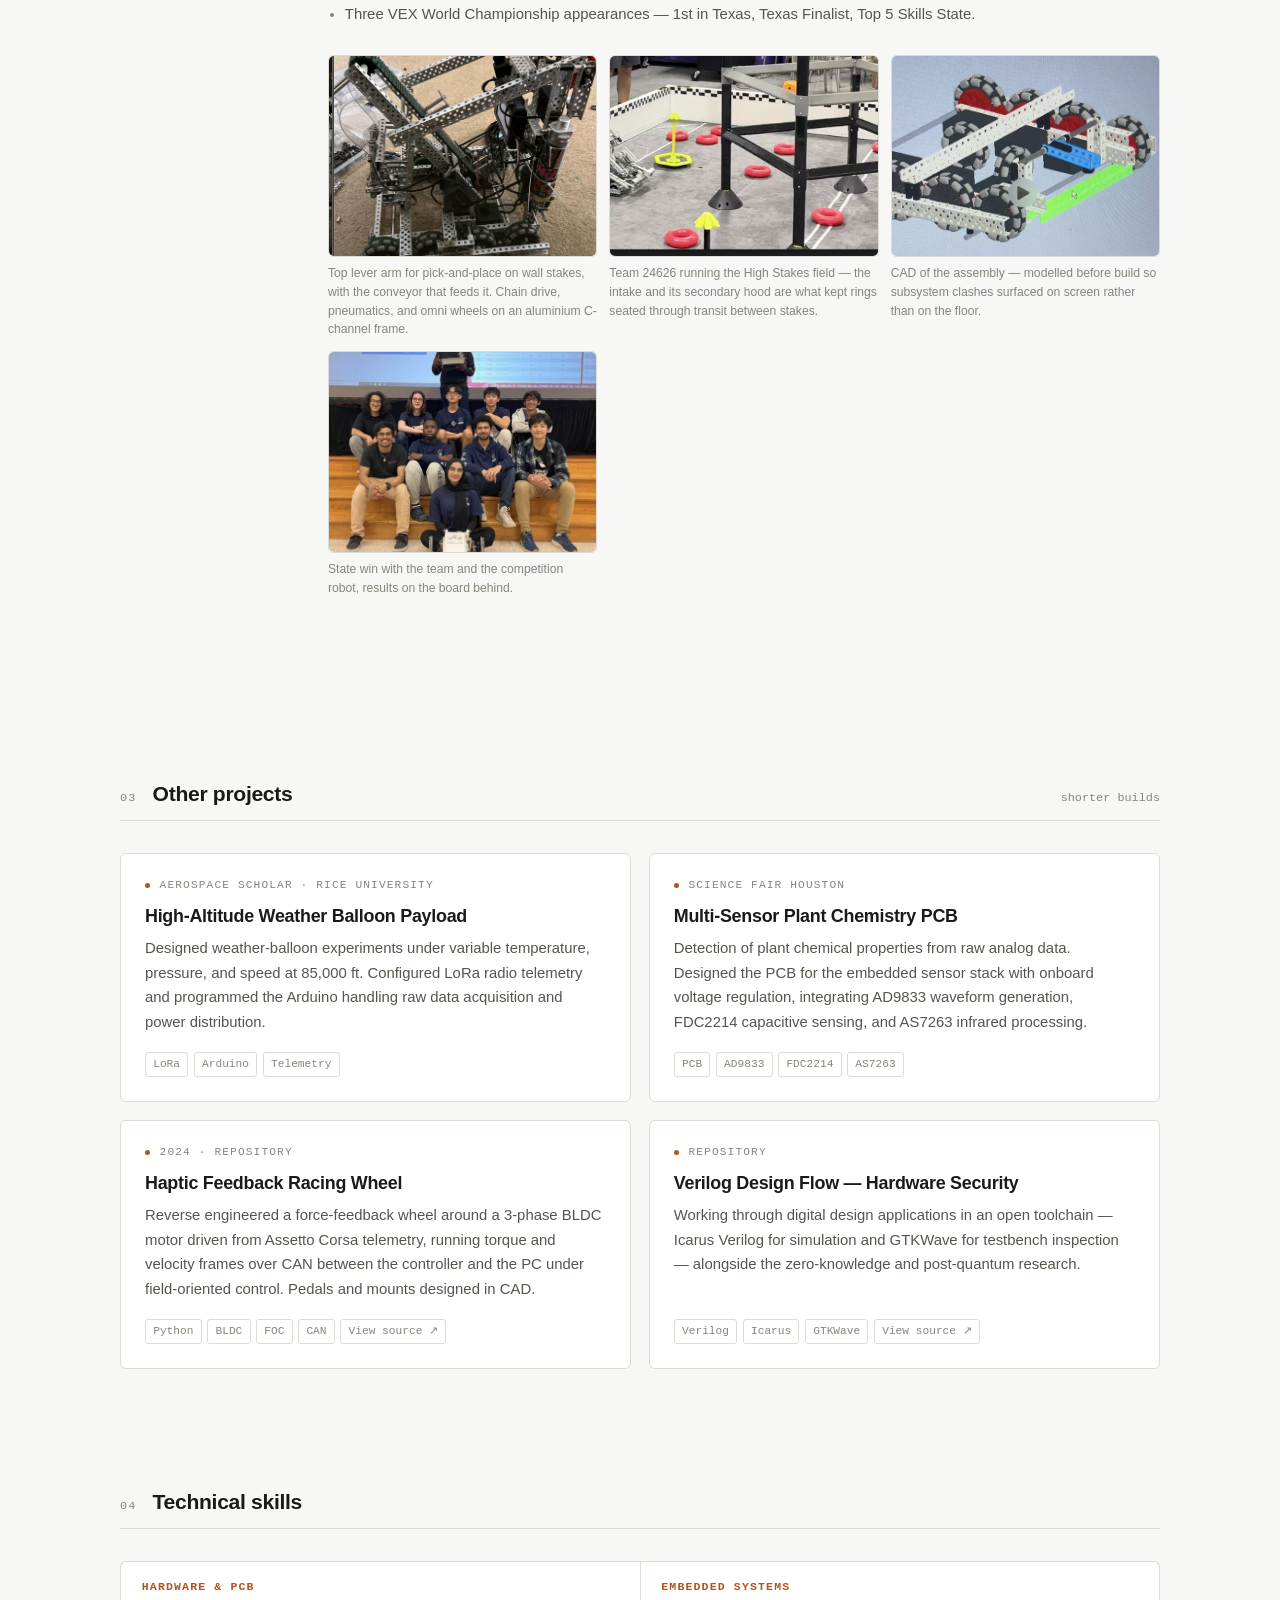
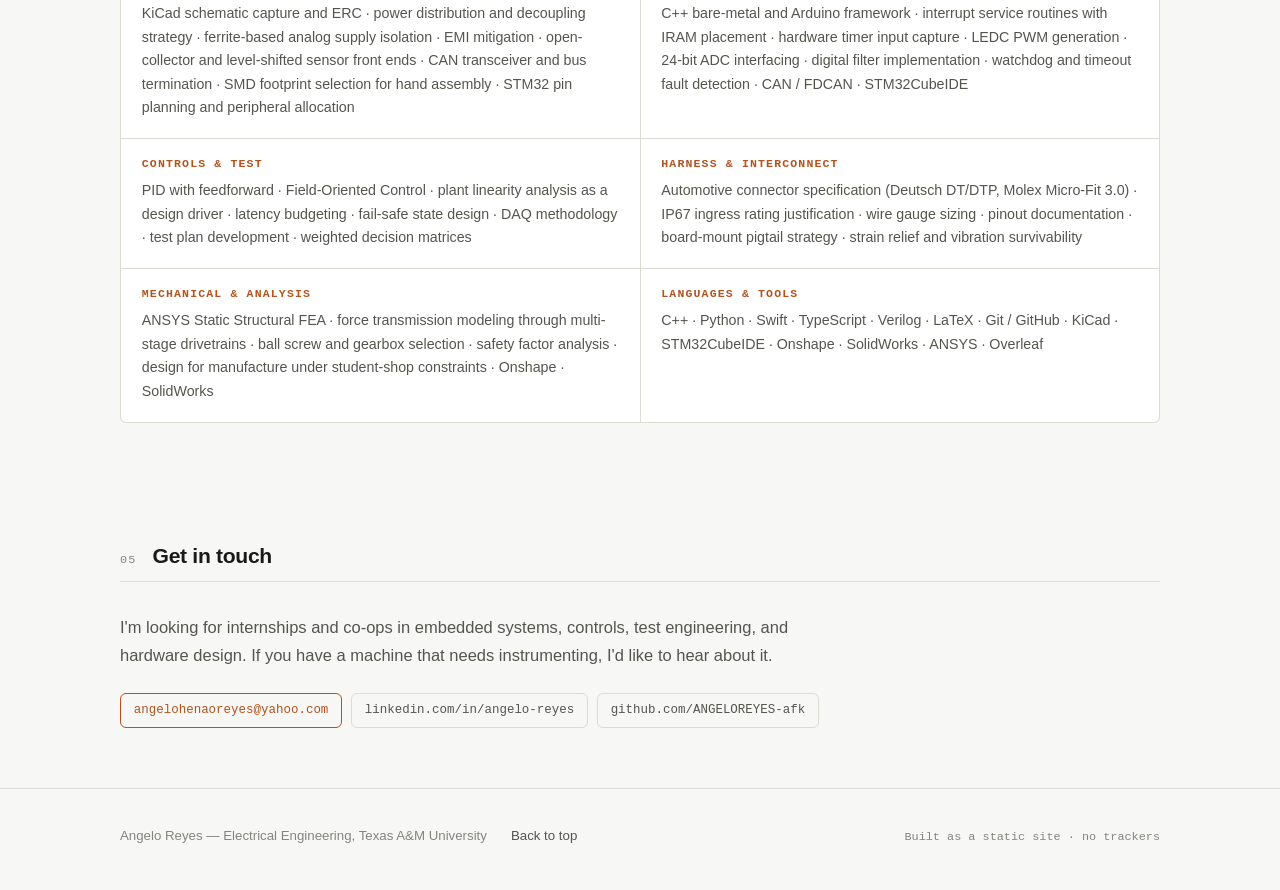
==== commit 5581cb19: "Add Pixel Generation page, VEX gallery, and corrected ORP electrochemistry ORP: range corrected from" ====
--- a/index.html
+++ b/index.html
@@ -10,8 +10,8 @@
 <meta property="og:description" content="Embedded systems, closed-loop control, PCB design, and thermal actuator research.">
 <meta property="og:type" content="website">
 <link rel="icon" href="data:image/svg+xml,<svg xmlns='http://www.w3.org/2000/svg' viewBox='0 0 100 100'><text y='.9em' font-size='90'>⚡</text></svg>">
-<link rel="stylesheet" href="assets/css/site.css?v=2">
-<script src="assets/js/site.js?v=2"></script>
+<link rel="stylesheet" href="assets/css/site.css?v=3">
+<script src="assets/js/site.js?v=3"></script>
 </head>
 <body>
 
@@ -115,11 +115,22 @@
         <p>
           A galvanic cell built as a salinity instrument rather than bought as a probe —
           hand-cast agar salt bridge, Arduino differential voltmeter, I²C character display,
-          calibrated across 0–5000 ppm.
+          calibrated across 250–5000 ppm.
         </p>
         <div class="tags">
           <span>Arduino</span><span>C++</span><span>I²C</span><span>Electrochemistry</span>
         </div>
+      </a>
+
+      <a class="card" href="projects/pixel-generation.html">
+        <div class="card__id"><span class="dot"></span> PIXEL-GEN · 2025</div>
+        <h3>Pixel Generation — Diffusion Model &amp; BLE App</h3>
+        <p>
+          An iOS pixel-art editor with a denoising diffusion model behind it and a bit-packed
+          BLE transport in front — one bit per pixel, because the HM-10's characteristic gives
+          you about twenty usable bytes per write.
+        </p>
+        <div class="tags"><span>Swift</span><span>CoreBluetooth</span><span>HM-10</span><span>DDPM</span></div>
       </a>
 
     </div>
@@ -208,6 +219,25 @@
           <li>Built training programs for powertrain systems, CAD, and autonomous programming.</li>
           <li>Three VEX World Championship appearances — 1st in Texas, Texas Finalist, Top 5 Skills State.</li>
         </ul>
+
+        <div class="gallery wide">
+          <figure>
+            <img src="assets/img/vex-lever-arm.jpg" alt="VEX competition robot on a workshop floor: aluminium C-channel frame, omni wheels, chain and sprocket drive, pneumatic cylinder, and a raised lever arm carrying conveyor tracks.">
+            <figcaption>Top lever arm for pick-and-place on wall stakes, with the conveyor that feeds it. Chain drive, pneumatics, and omni wheels on an aluminium C-channel frame.</figcaption>
+          </figure>
+          <figure>
+            <img src="assets/img/vex-field-run.jpg" alt="A VEX competition robot numbered 24626 on a High Stakes field, surrounded by red rings, yellow mobile goal stakes, and the black wall-stake structure.">
+            <figcaption>Team 24626 running the High Stakes field — the intake and its secondary hood are what kept rings seated through transit between stakes.</figcaption>
+          </figure>
+          <figure>
+            <img src="assets/img/vex-cad.jpg" alt="CAD model of a VEX robot assembly.">
+            <figcaption>CAD of the assembly — modelled before build so subsystem clashes surfaced on screen rather than on the floor.</figcaption>
+          </figure>
+          <figure>
+            <img src="assets/img/vex-state-win.jpg" alt="Team photo of about a dozen students seated on steps with their competition robot in front of them and a results scoreboard projected behind.">
+            <figcaption>State win with the team and the competition robot, results on the board behind.</figcaption>
+          </figure>
+        </div>
       </div>
     </div>
 
@@ -267,17 +297,6 @@
         </p>
         <div class="tags"><span>Verilog</span><span>Icarus</span><span>GTKWave</span><span>View source ↗</span></div>
       </a>
-
-      <div class="card">
-        <div class="card__id"><span class="dot"></span> Jul – Sep 2025</div>
-        <h3>Pixel Generation ML App</h3>
-        <p>
-          An iOS app for pixel art creation and wireless transmission — WiFi to HM-10 BLE
-          radio for real-time transfer, with denoising diffusion probabilistic models
-          generating the art itself.
-        </p>
-        <div class="tags"><span>Swift</span><span>TensorFlow</span><span>BLE</span><span>DDPM</span></div>
-      </div>
     </div>
   </div>
 </section>
--- a/assets/css/site.css
+++ b/assets/css/site.css
@@ -405,3 +405,32 @@
 @media (prefers-reduced-motion: reduce) {
   * { transition: none !important; animation: none !important; scroll-behavior: auto !important; }
 }
+
+/* photo gallery grid — used for VEX and project image sets */
+.gallery {
+  display: grid; gap: 0.75rem; margin: 1.75rem 0;
+  grid-template-columns: repeat(auto-fit, minmax(200px, 1fr));
+  max-width: var(--w-text);
+}
+.gallery.wide { max-width: 100%; }
+.gallery figure { margin: 0; max-width: none; }
+.gallery figure img { width: 100%; object-fit: cover; aspect-ratio: 4 / 3; }
+.gallery figcaption { margin-top: 0.45rem; font-size: 0.76rem; }
+
+/* half-reaction pair */
+.rxn {
+  display: grid; gap: 1px; background: var(--line);
+  border: 1px solid var(--line); border-radius: var(--r);
+  overflow: hidden; margin: 1.6rem 0; max-width: var(--w-text);
+}
+@media (min-width: 620px) { .rxn { grid-template-columns: 1fr 1fr; } }
+.rxn > div { background: var(--bg-raised); padding: 1rem 1.15rem; }
+.rxn h5 {
+  margin: 0 0 0.5rem; font-family: var(--mono); font-size: 0.68rem;
+  letter-spacing: 0.1em; text-transform: uppercase; font-weight: 500; color: var(--ink-dim);
+}
+.rxn code {
+  display: block; font-size: 0.92rem; color: var(--ink);
+  background: none; border: 0; padding: 0; margin-bottom: 0.4rem;
+}
+.rxn p { margin: 0; font-size: 0.84rem; color: var(--ink-mid); max-width: none; }
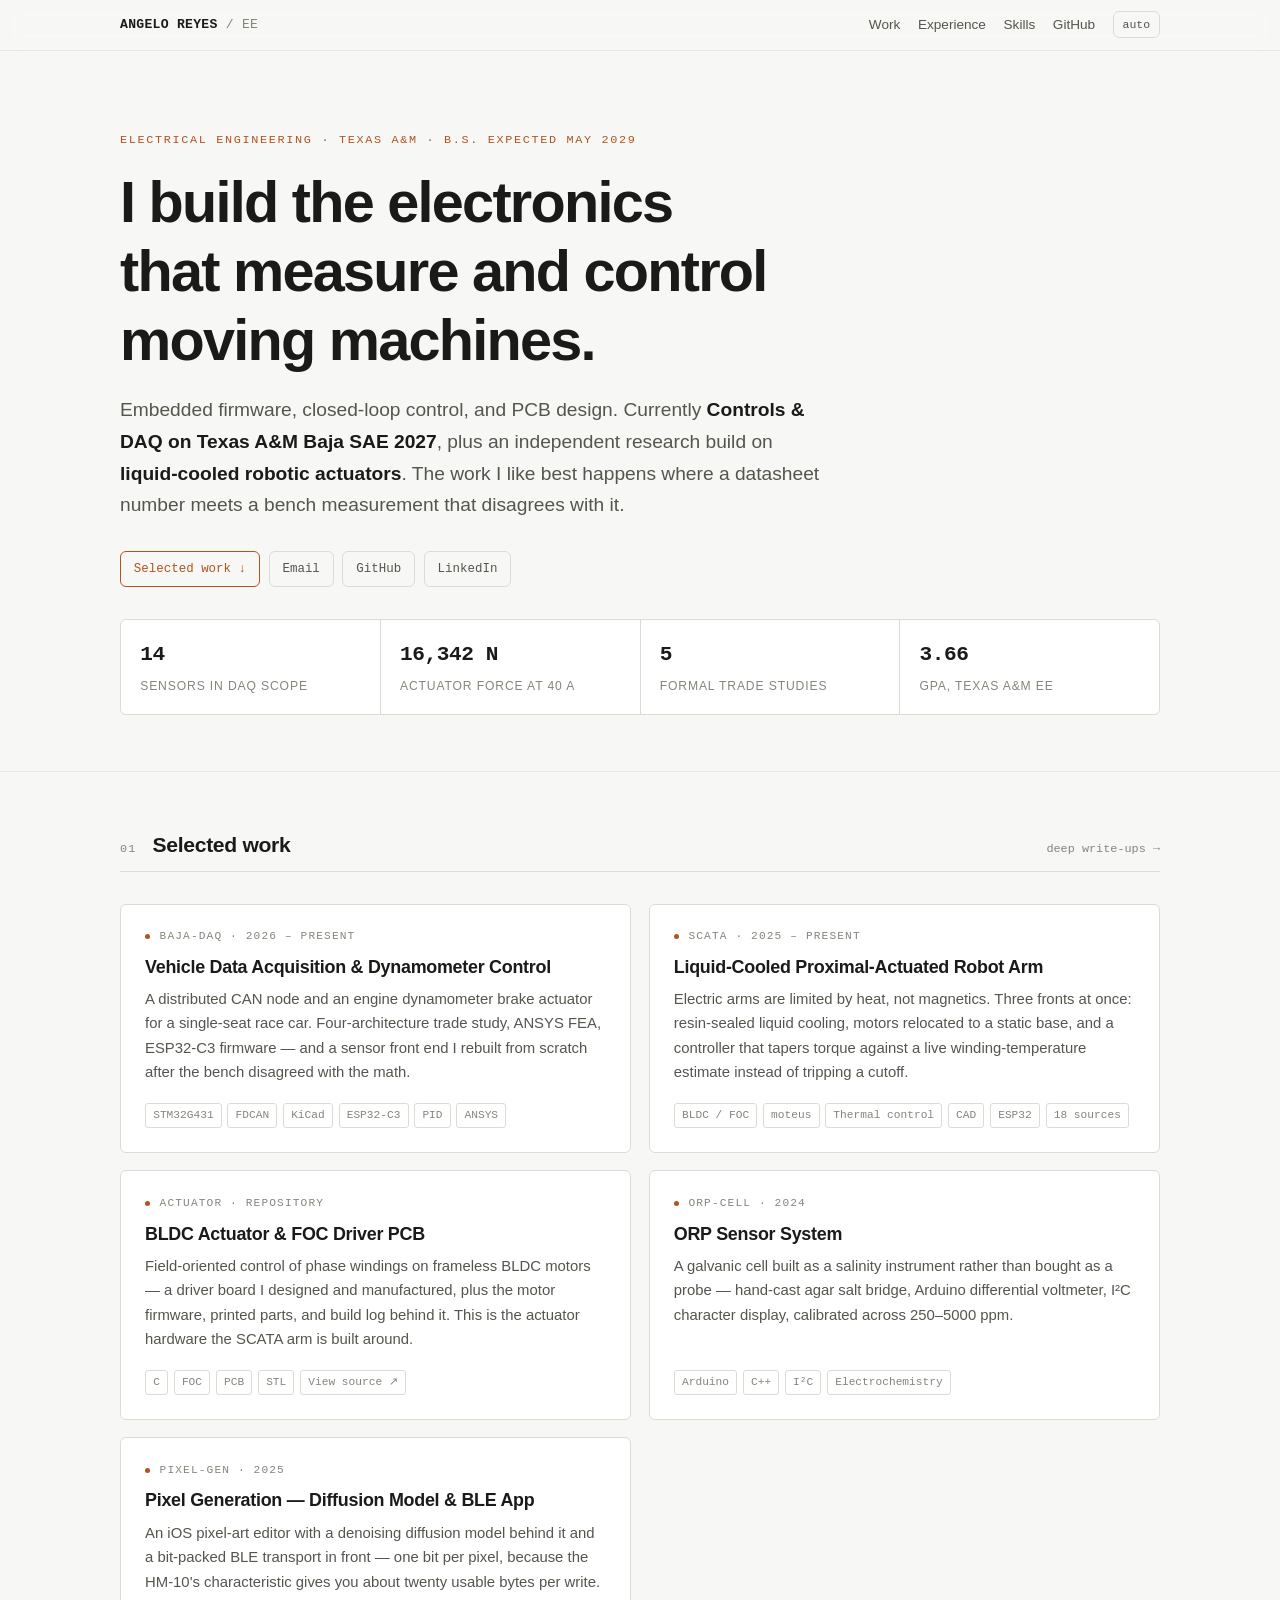
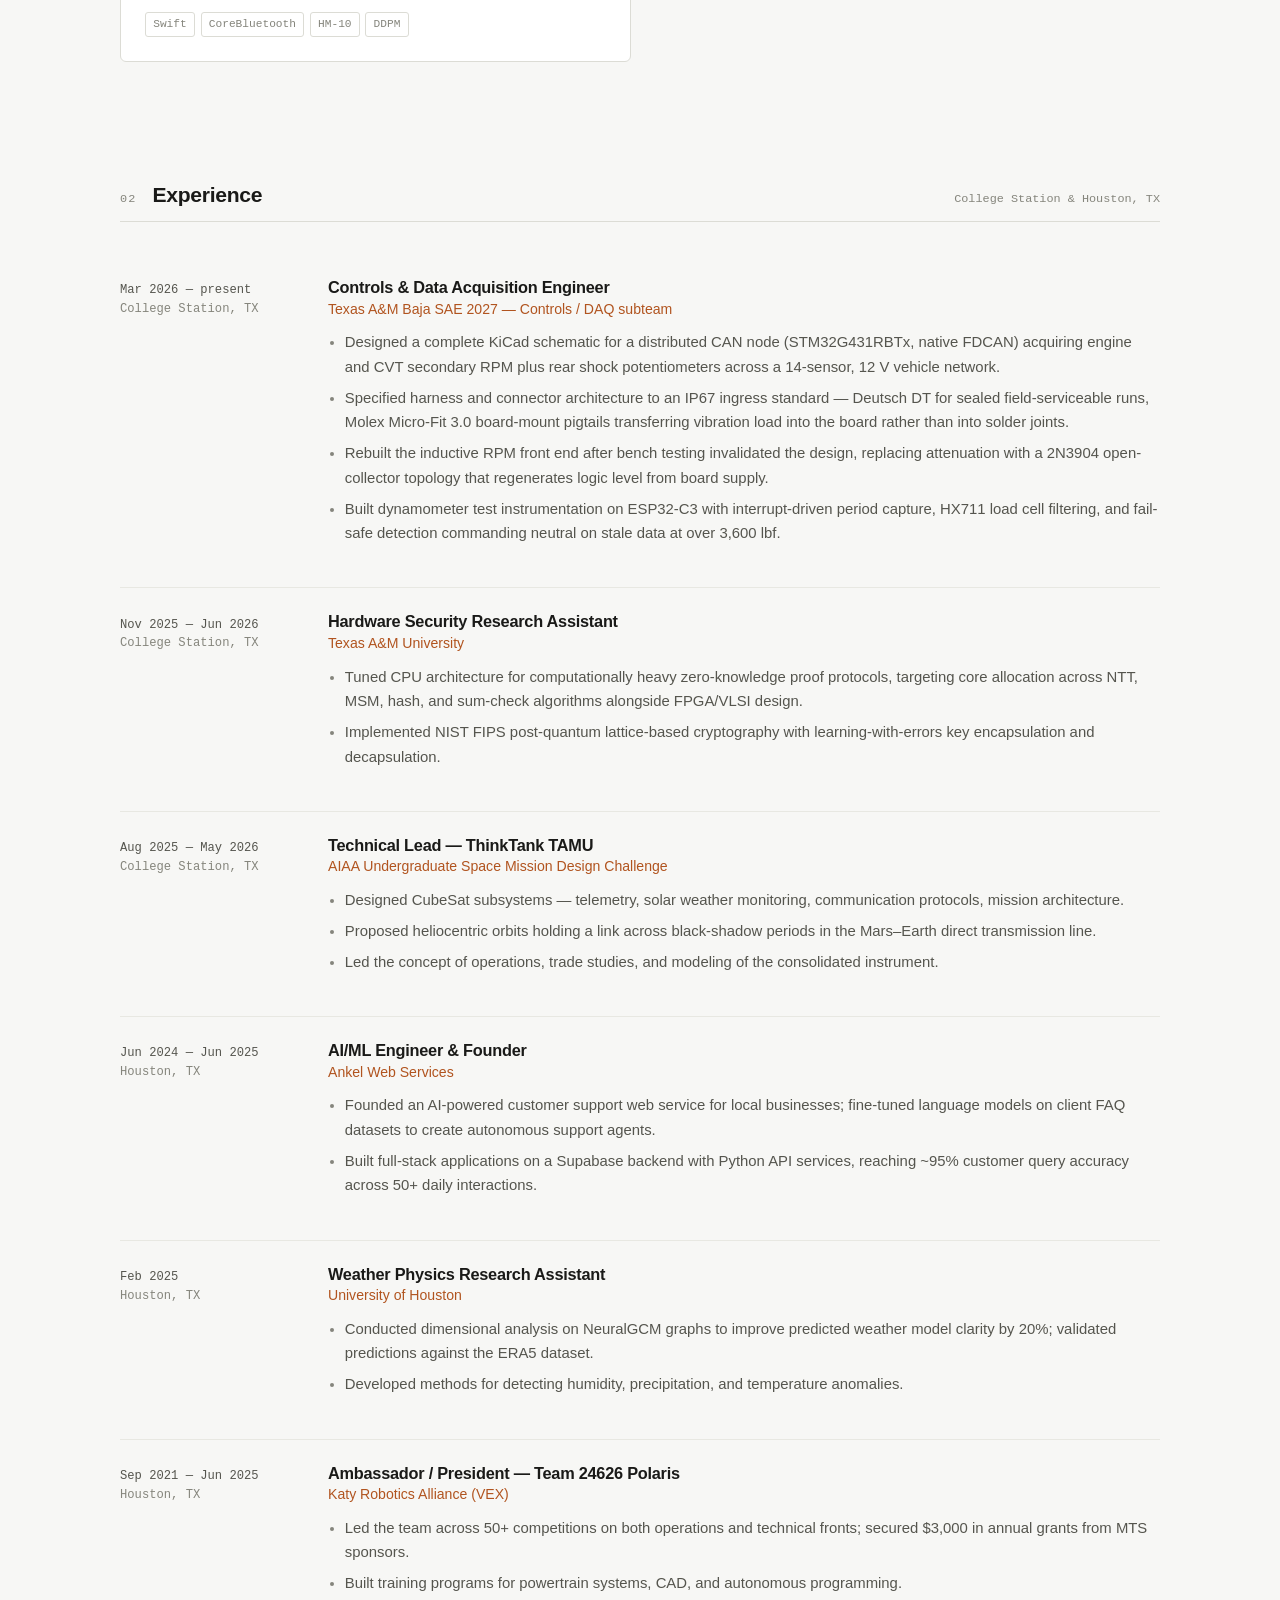
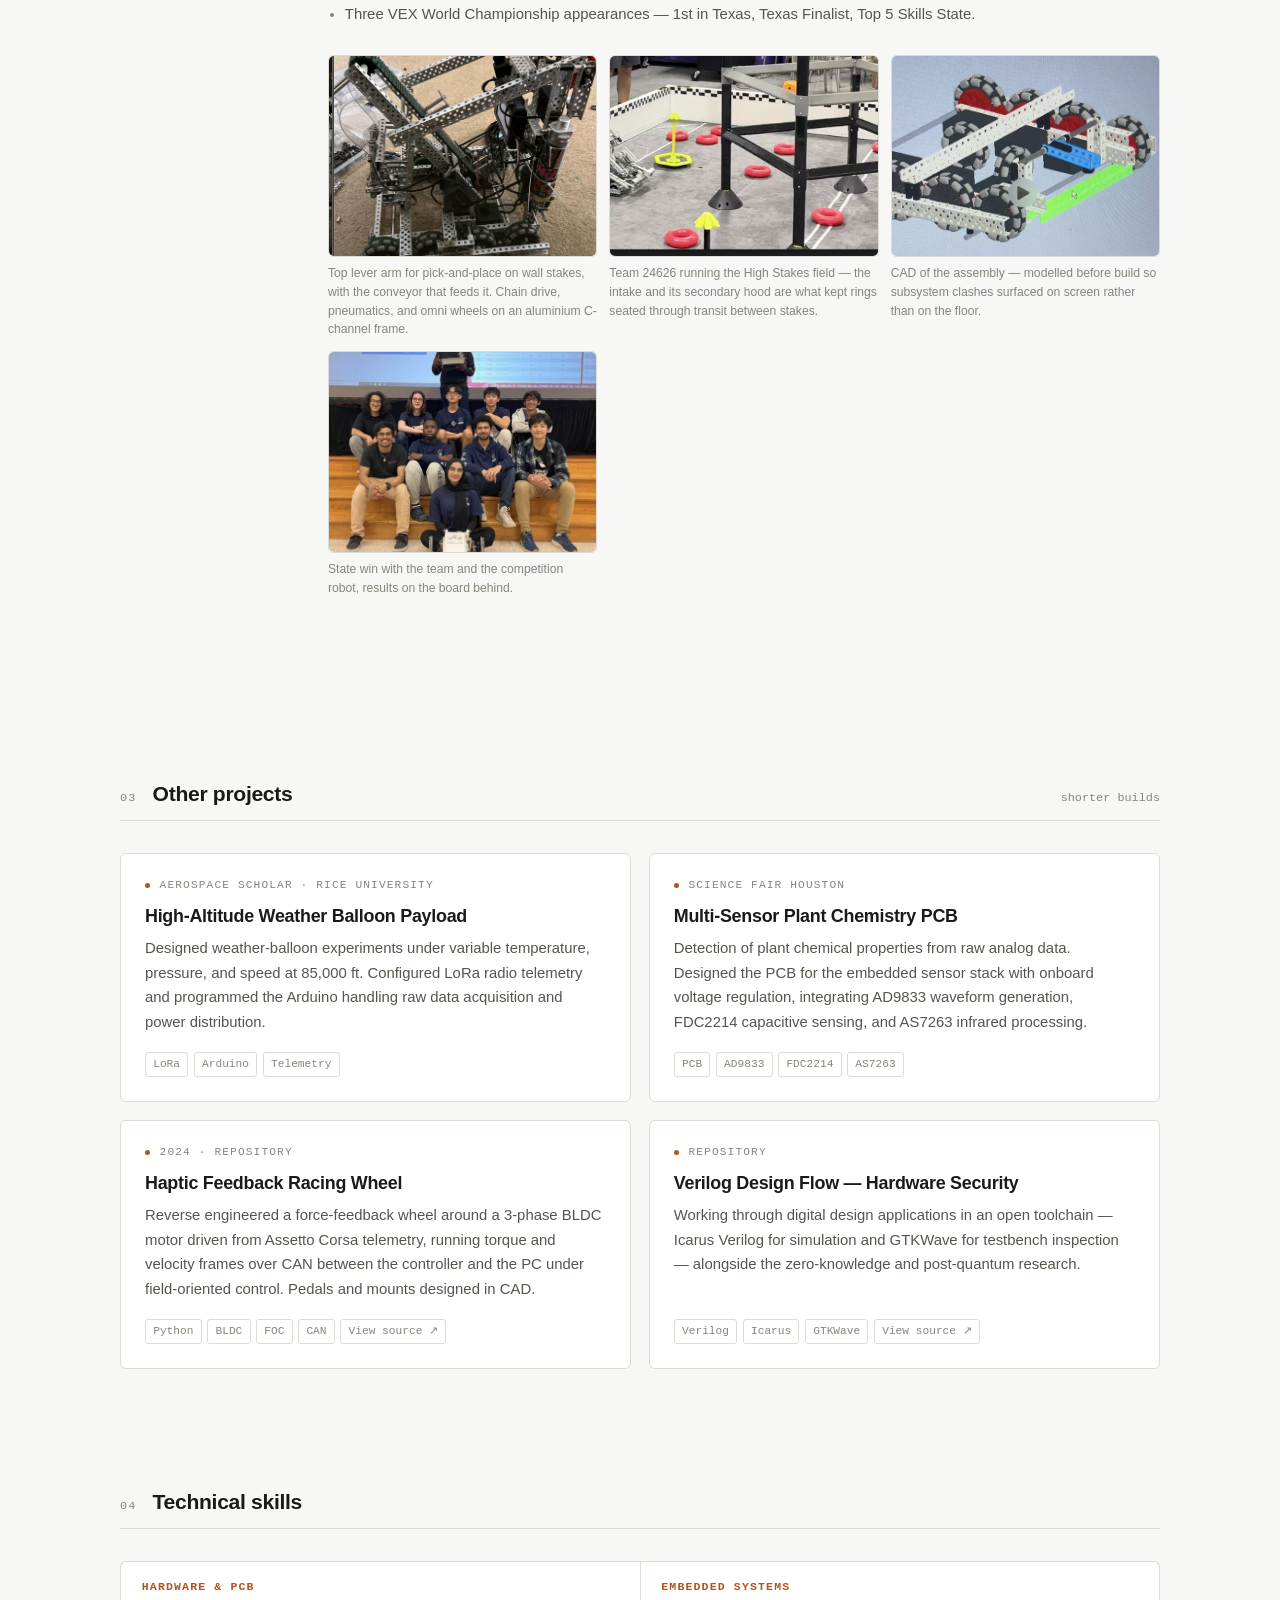
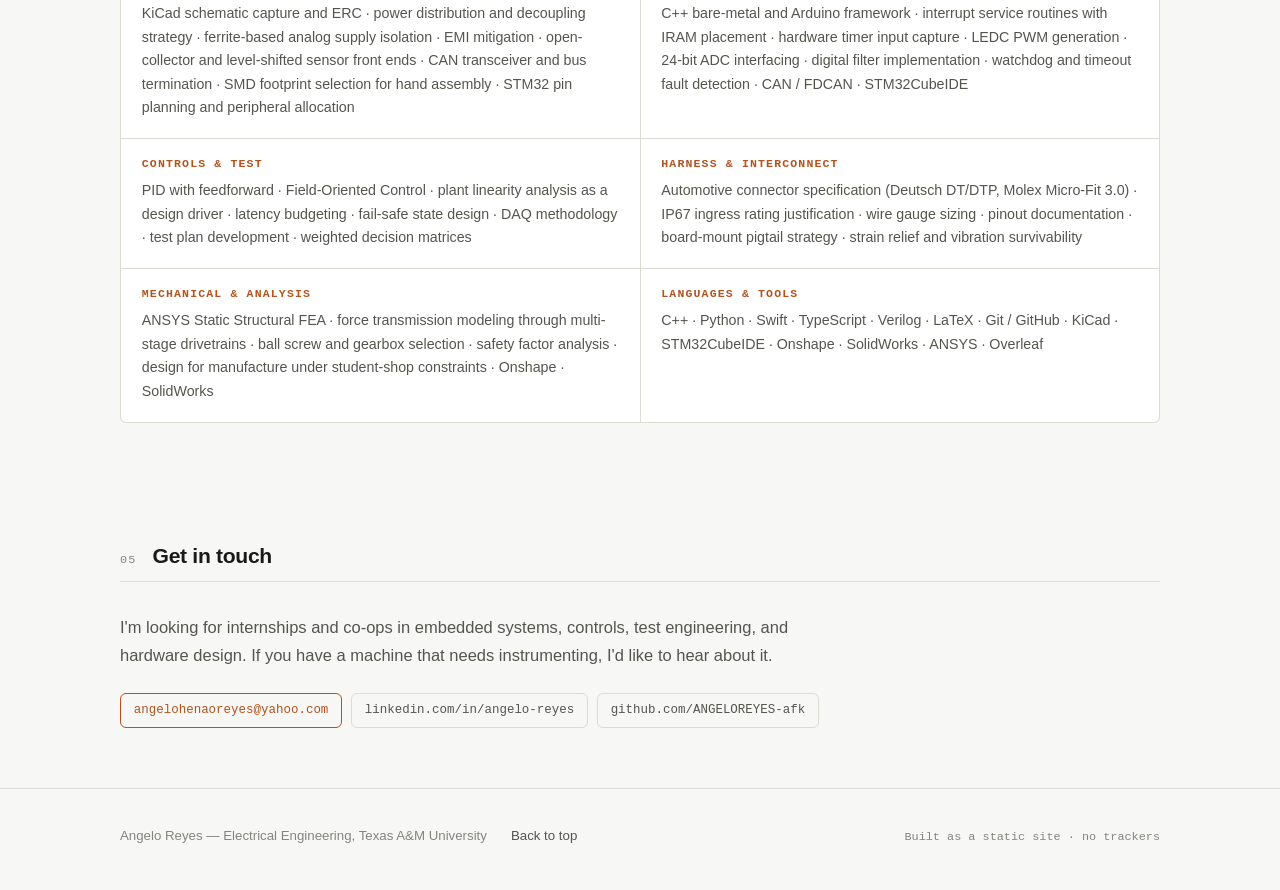
==== commit 72220195: "Correct lead screw to SFU1204 (4mm) and reorder Baja page as a build story The force sheet assumed a" ====
--- a/index.html
+++ b/index.html
@@ -10,8 +10,8 @@
 <meta property="og:description" content="Embedded systems, closed-loop control, PCB design, and thermal actuator research.">
 <meta property="og:type" content="website">
 <link rel="icon" href="data:image/svg+xml,<svg xmlns='http://www.w3.org/2000/svg' viewBox='0 0 100 100'><text y='.9em' font-size='90'>⚡</text></svg>">
-<link rel="stylesheet" href="assets/css/site.css?v=3">
-<script src="assets/js/site.js?v=3"></script>
+<link rel="stylesheet" href="assets/css/site.css?v=4">
+<script src="assets/js/site.js?v=4"></script>
 </head>
 <body>
 
@@ -50,7 +50,7 @@
 
     <div class="stats">
       <div class="stat"><b>14</b><span>Sensors in DAQ scope</span></div>
-      <div class="stat"><b>13,074 N</b><span>Actuator force at 40 A</span></div>
+      <div class="stat"><b>16,342 N</b><span>Actuator force at 40 A</span></div>
       <div class="stat"><b>5</b><span>Formal trade studies</span></div>
       <div class="stat"><b>3.66</b><span>GPA, Texas A&amp;M EE</span></div>
     </div>
@@ -155,7 +155,7 @@
           <li>Designed a complete KiCad schematic for a distributed CAN node (STM32G431RBTx, native FDCAN) acquiring engine and CVT secondary RPM plus rear shock potentiometers across a 14-sensor, 12 V vehicle network.</li>
           <li>Specified harness and connector architecture to an IP67 ingress standard — Deutsch DT for sealed field-serviceable runs, Molex Micro-Fit 3.0 board-mount pigtails transferring vibration load into the board rather than into solder joints.</li>
           <li>Rebuilt the inductive RPM front end after bench testing invalidated the design, replacing attenuation with a 2N3904 open-collector topology that regenerates logic level from board supply.</li>
-          <li>Built dynamometer test instrumentation on ESP32-C3 with interrupt-driven period capture, HX711 load cell filtering, and fail-safe detection commanding neutral on stale data at ~3,000 lbf.</li>
+          <li>Built dynamometer test instrumentation on ESP32-C3 with interrupt-driven period capture, HX711 load cell filtering, and fail-safe detection commanding neutral on stale data at over 3,600 lbf.</li>
         </ul>
       </div>
     </div>
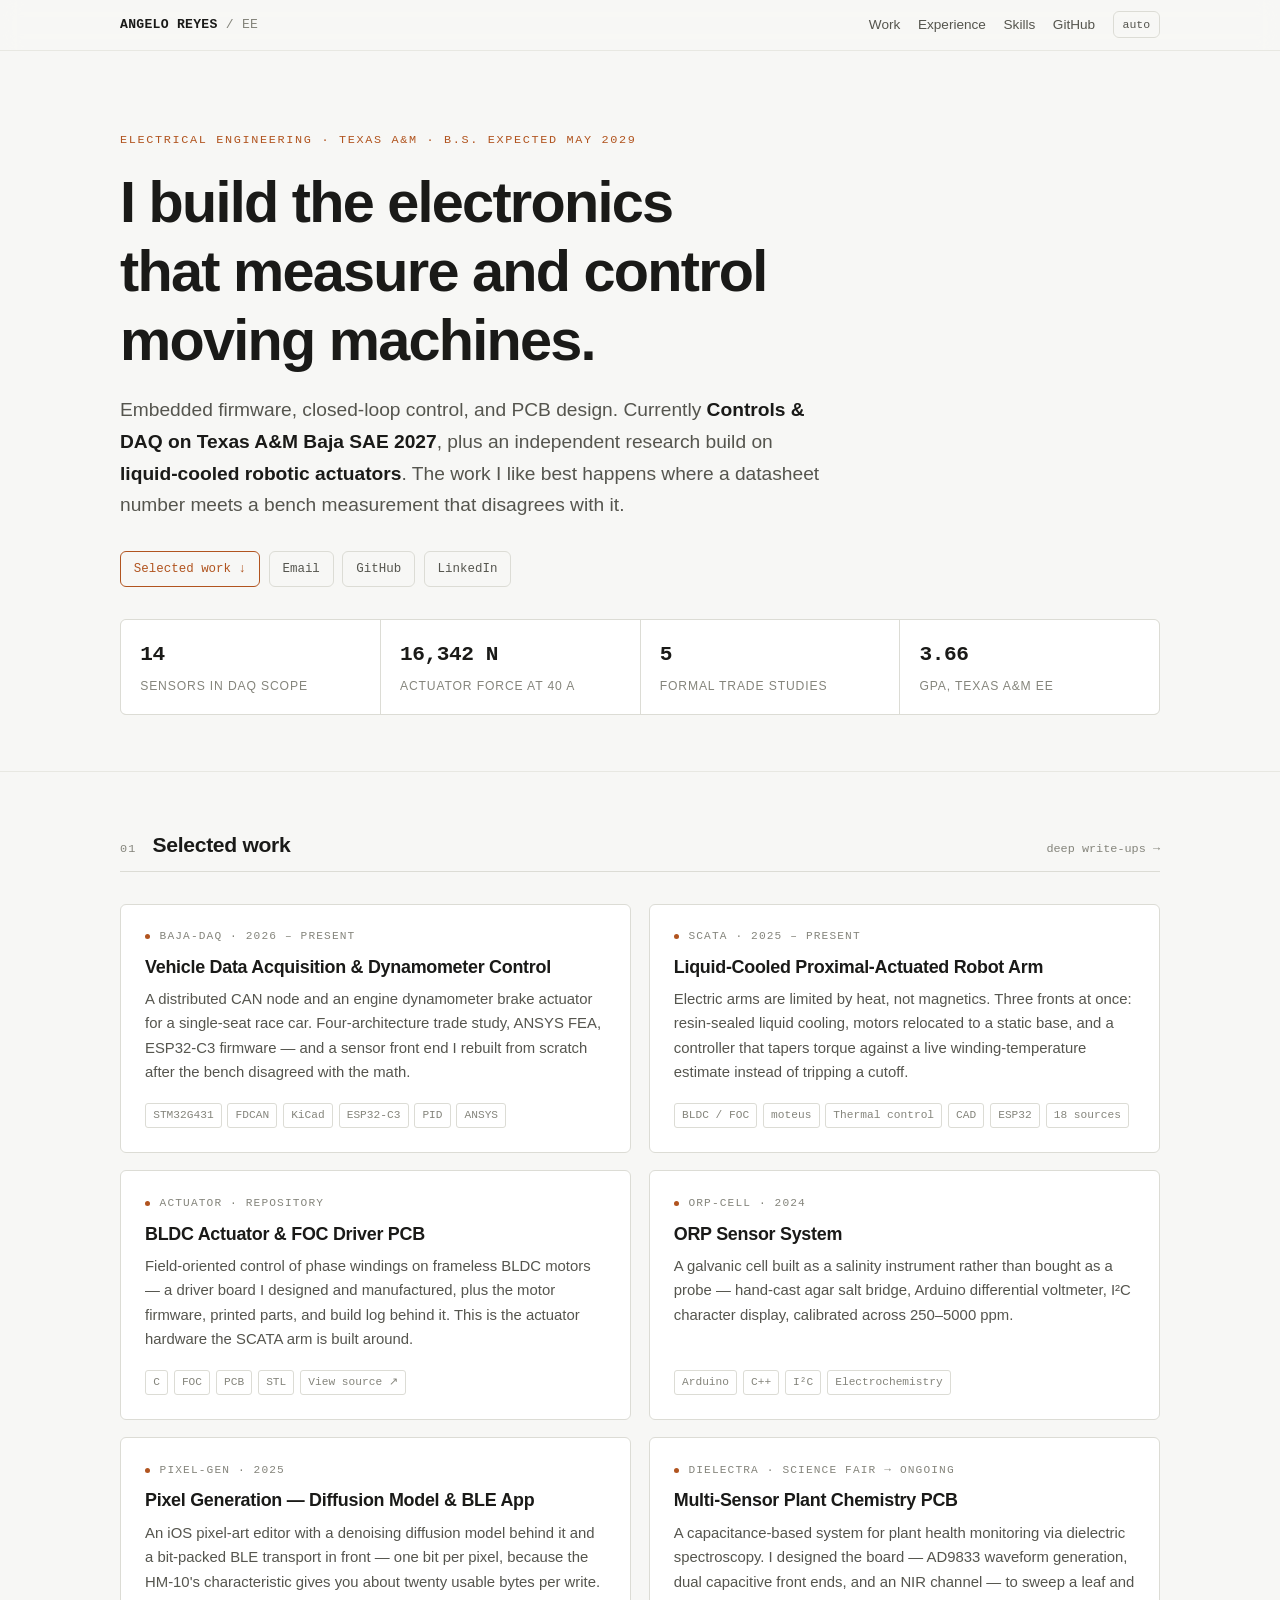
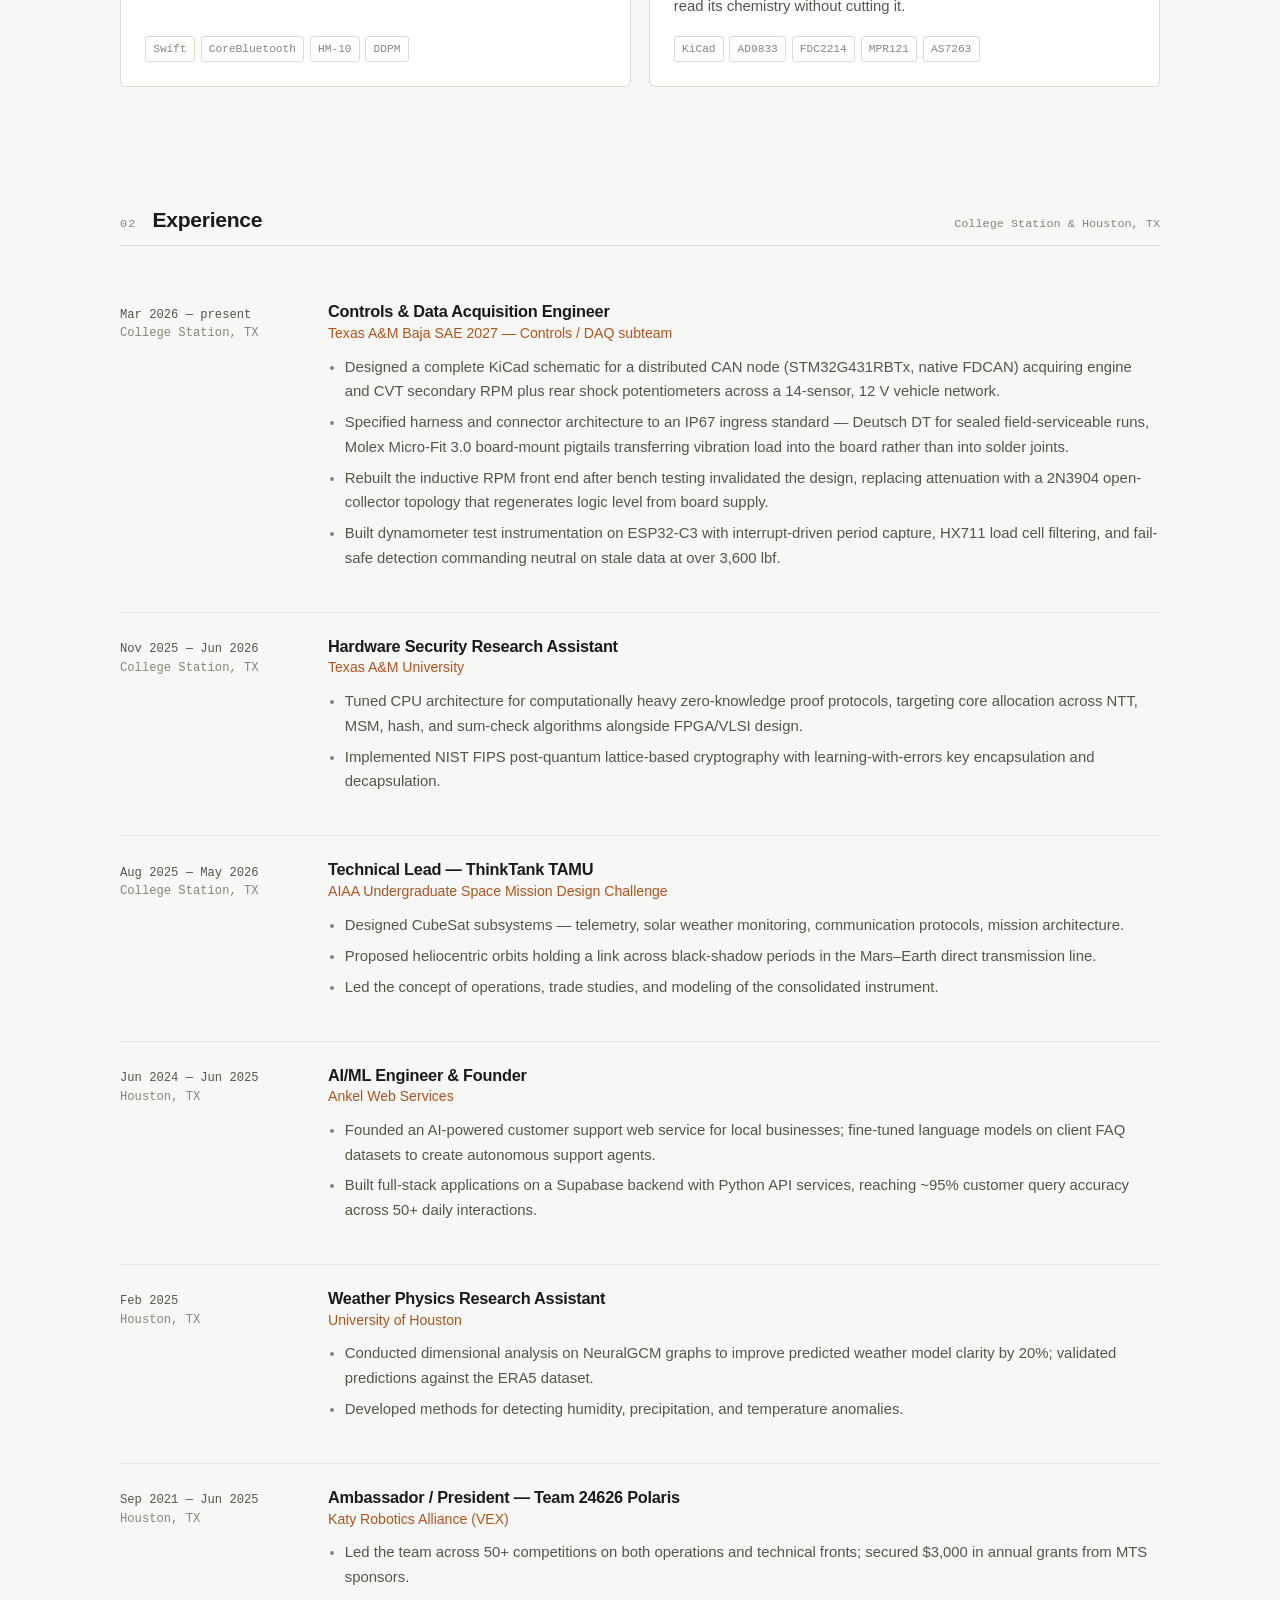
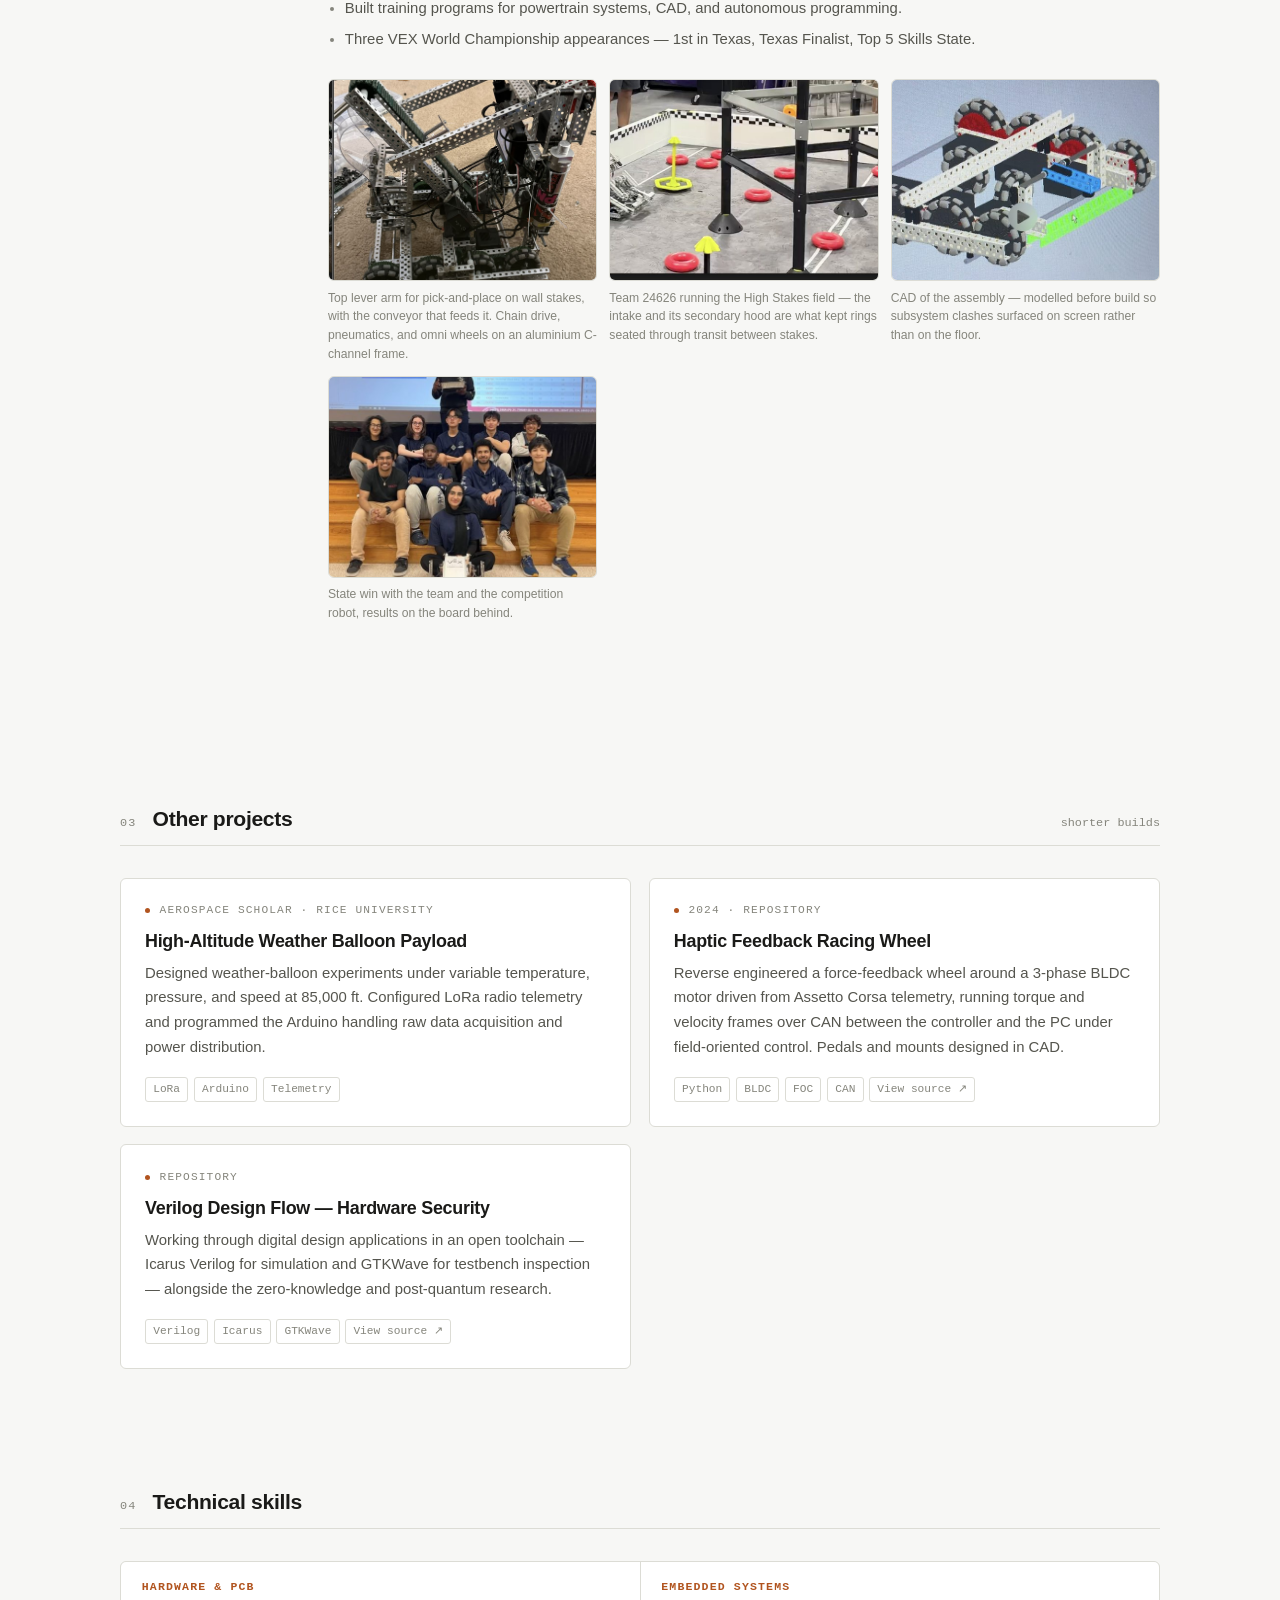
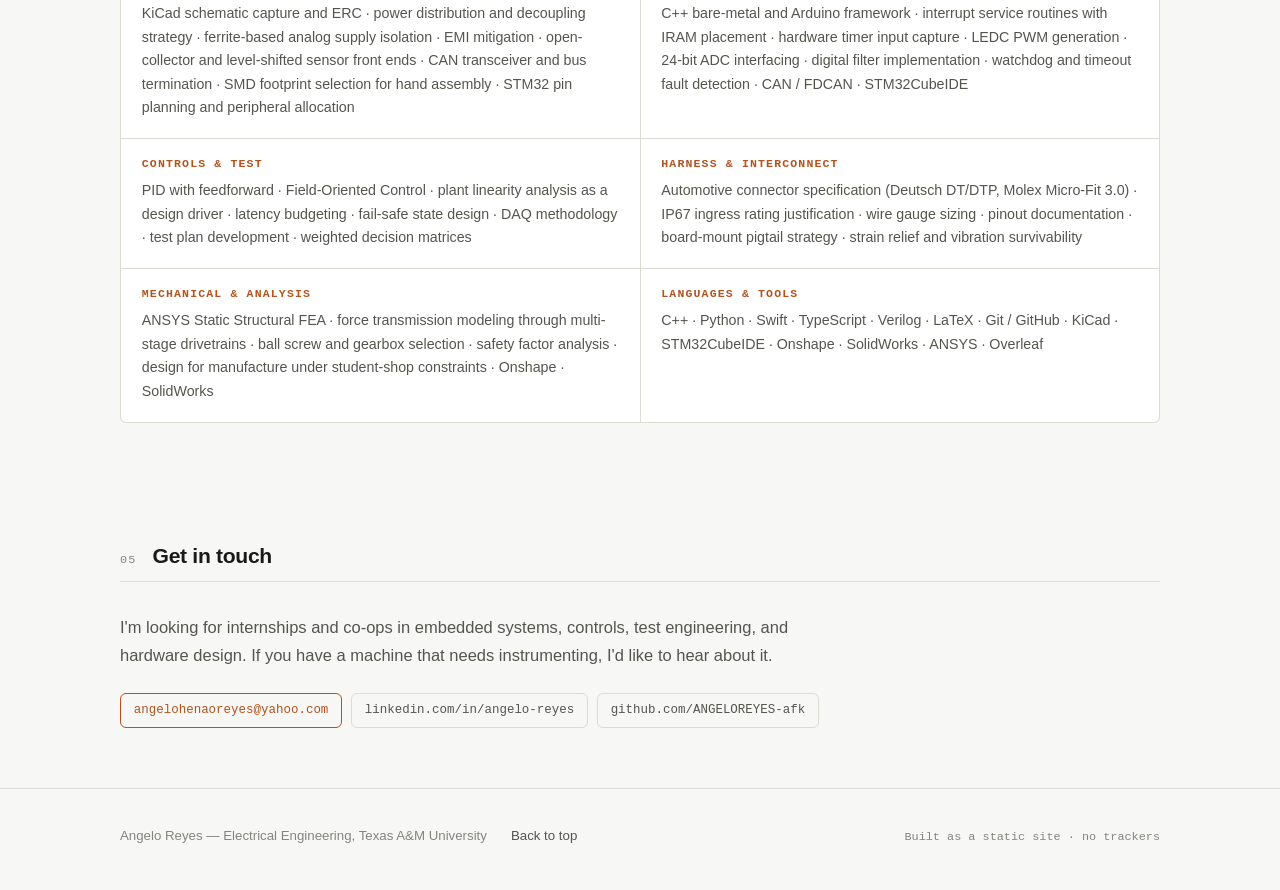
==== commit c4760192: "Add DIELECTRA plant-chemistry page and the '26 car hall mount excerpt DIELECTRA: full write-up for t" ====
--- a/index.html
+++ b/index.html
@@ -131,6 +131,17 @@
           you about twenty usable bytes per write.
         </p>
         <div class="tags"><span>Swift</span><span>CoreBluetooth</span><span>HM-10</span><span>DDPM</span></div>
+      </a>
+
+      <a class="card" href="projects/plant-dielectra.html">
+        <div class="card__id"><span class="dot"></span> DIELECTRA · science fair → ongoing</div>
+        <h3>Multi-Sensor Plant Chemistry PCB</h3>
+        <p>
+          A capacitance-based system for plant health monitoring via dielectric spectroscopy.
+          I designed the board — AD9833 waveform generation, dual capacitive front ends, and
+          an NIR channel — to sweep a leaf and read its chemistry without cutting it.
+        </p>
+        <div class="tags"><span>KiCad</span><span>AD9833</span><span>FDC2214</span><span>MPR121</span><span>AS7263</span></div>
       </a>
 
     </div>
@@ -265,17 +276,6 @@
         <div class="tags"><span>LoRa</span><span>Arduino</span><span>Telemetry</span></div>
       </div>
 
-      <div class="card">
-        <div class="card__id"><span class="dot"></span> Science Fair Houston</div>
-        <h3>Multi-Sensor Plant Chemistry PCB</h3>
-        <p>
-          Detection of plant chemical properties from raw analog data. Designed the PCB for
-          the embedded sensor stack with onboard voltage regulation, integrating AD9833
-          waveform generation, FDC2214 capacitive sensing, and AS7263 infrared processing.
-        </p>
-        <div class="tags"><span>PCB</span><span>AD9833</span><span>FDC2214</span><span>AS7263</span></div>
-      </div>
-
       <a class="card" href="https://github.com/ANGELOREYES-afk/FFBwheelACtelemtry">
         <div class="card__id"><span class="dot"></span> 2024 · repository</div>
         <h3>Haptic Feedback Racing Wheel</h3>
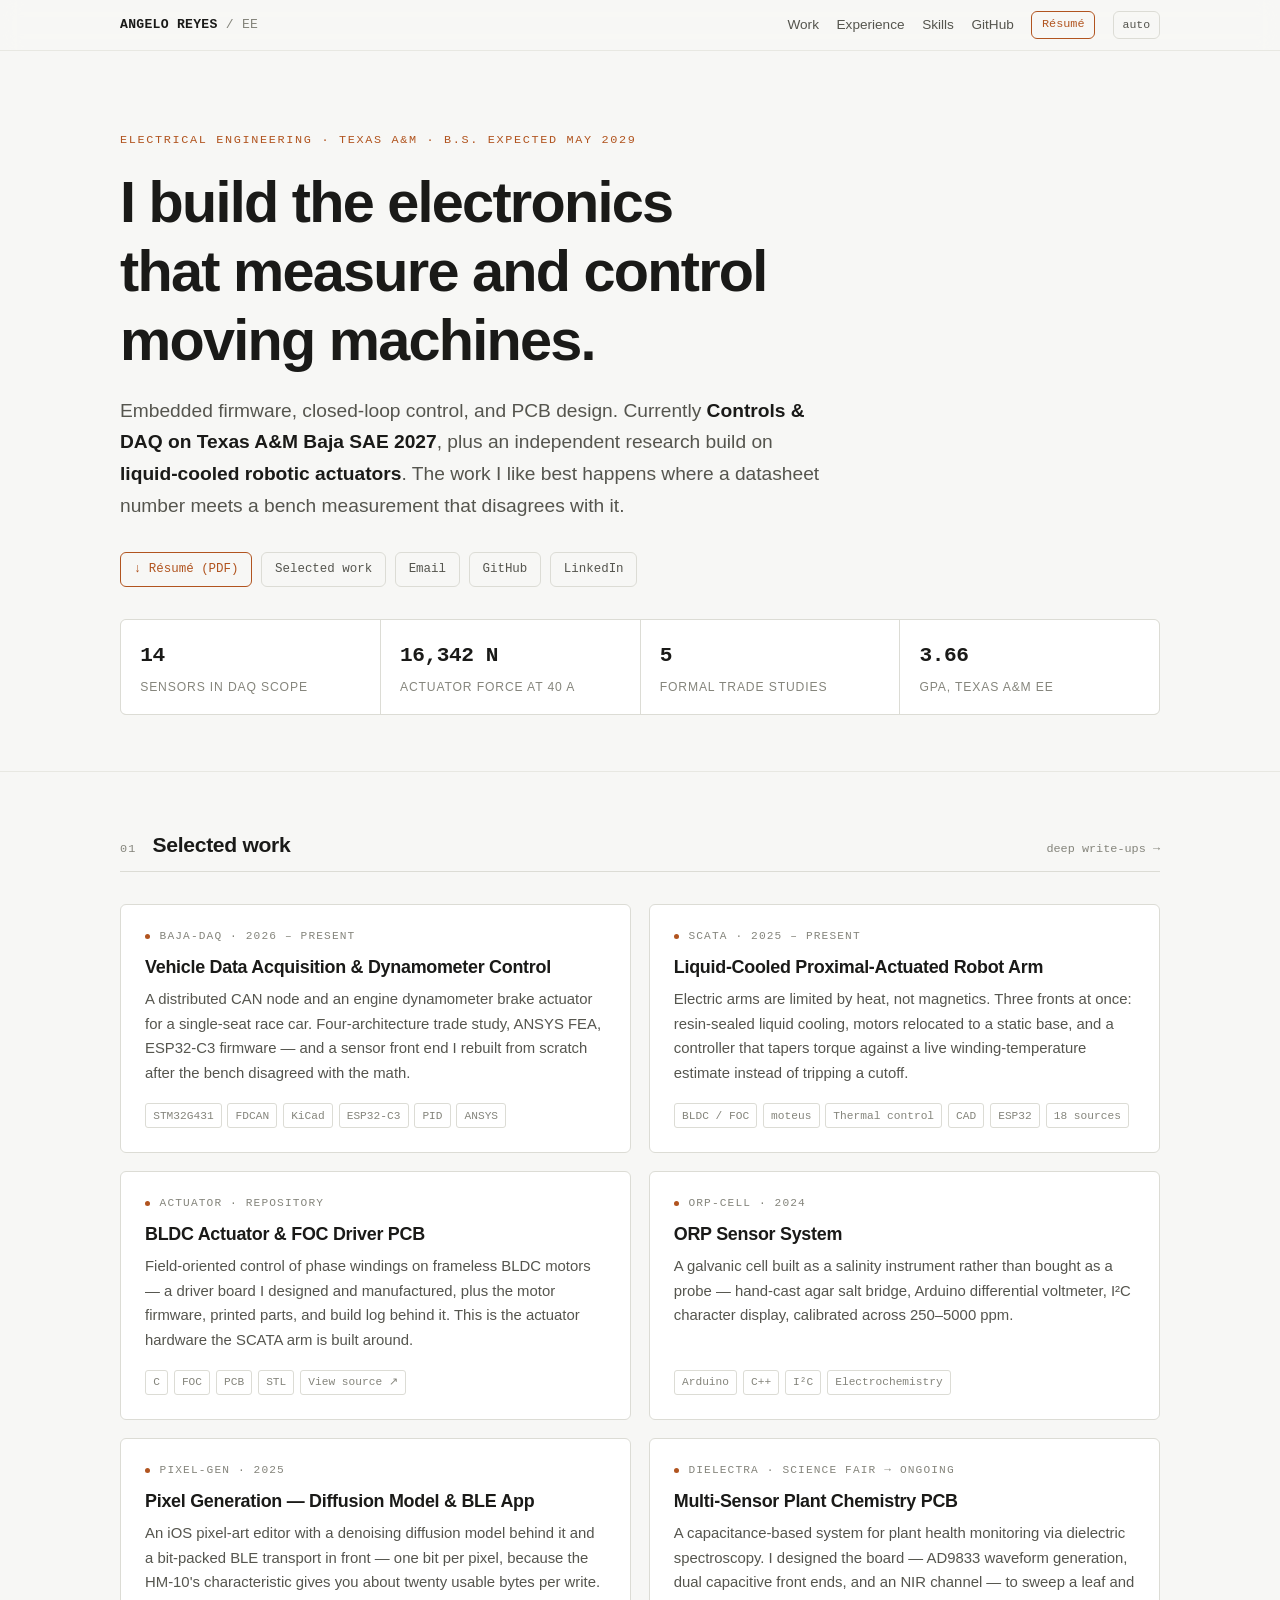
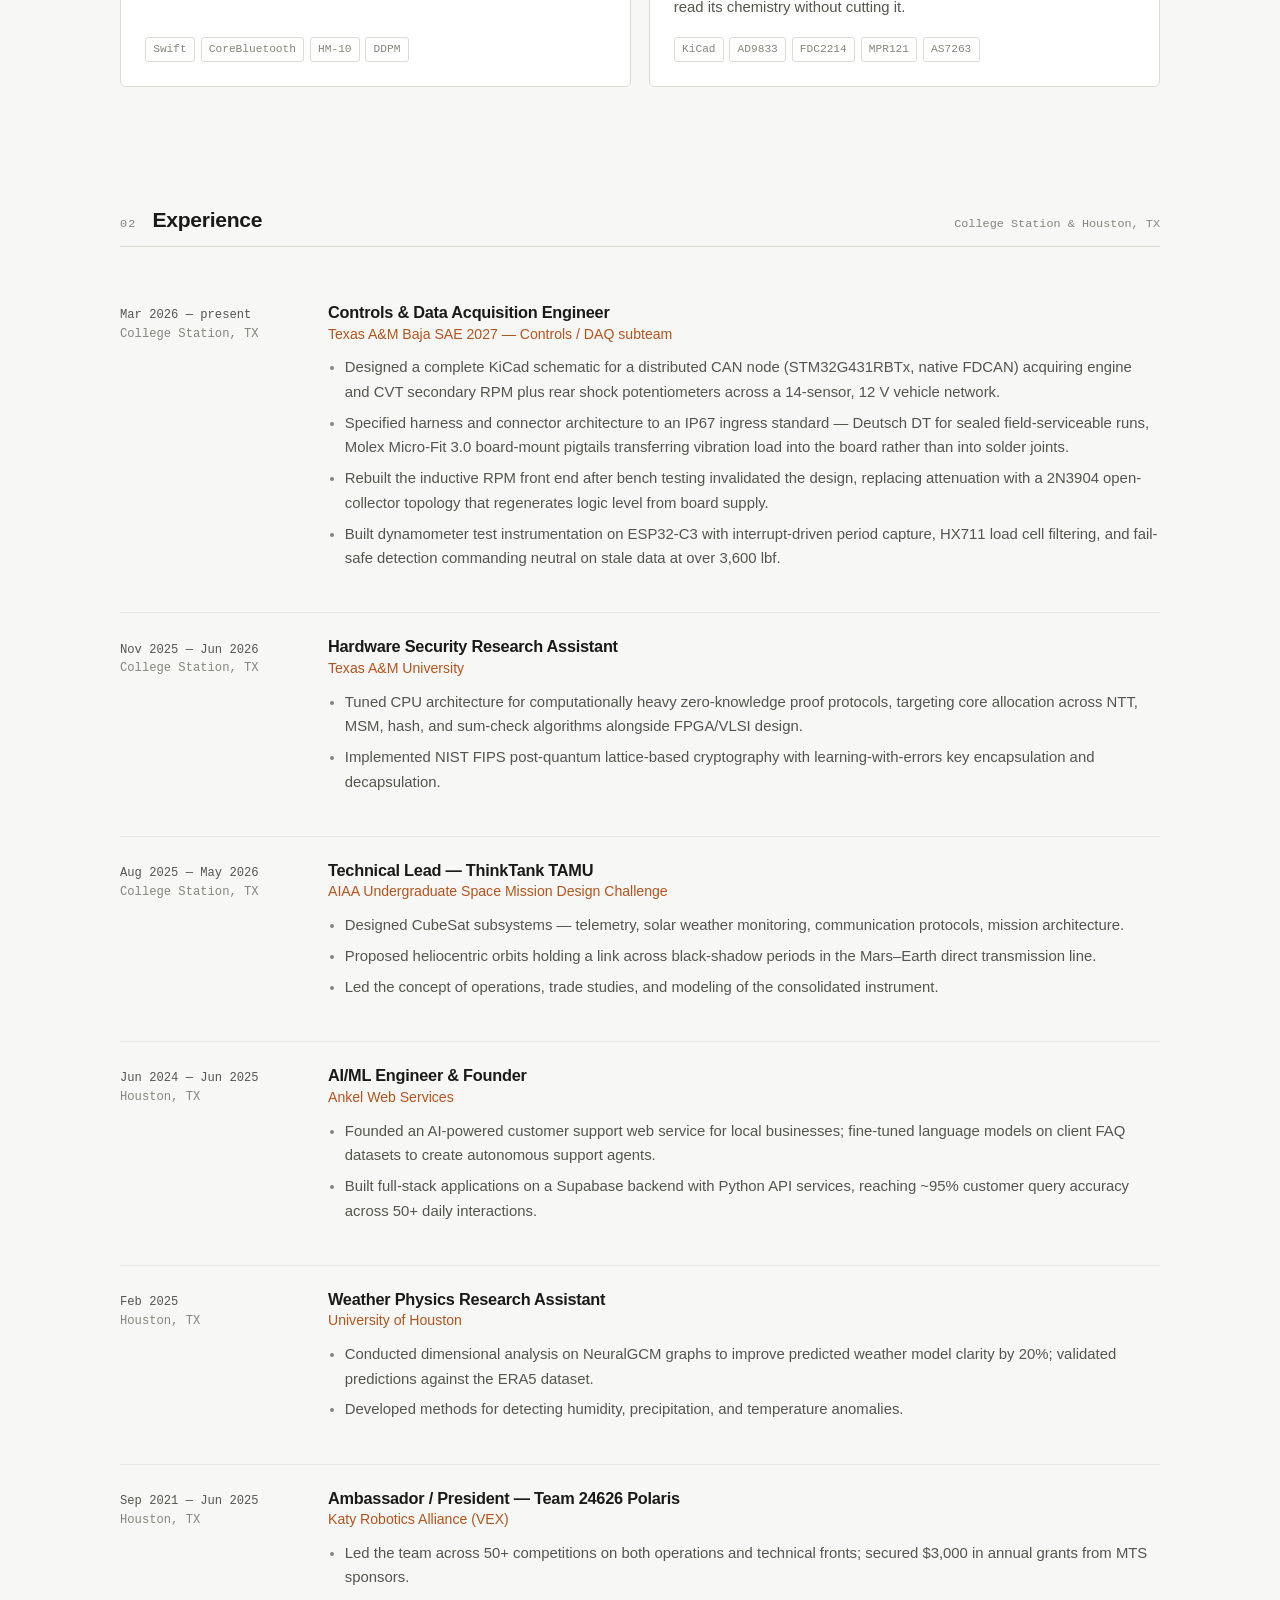
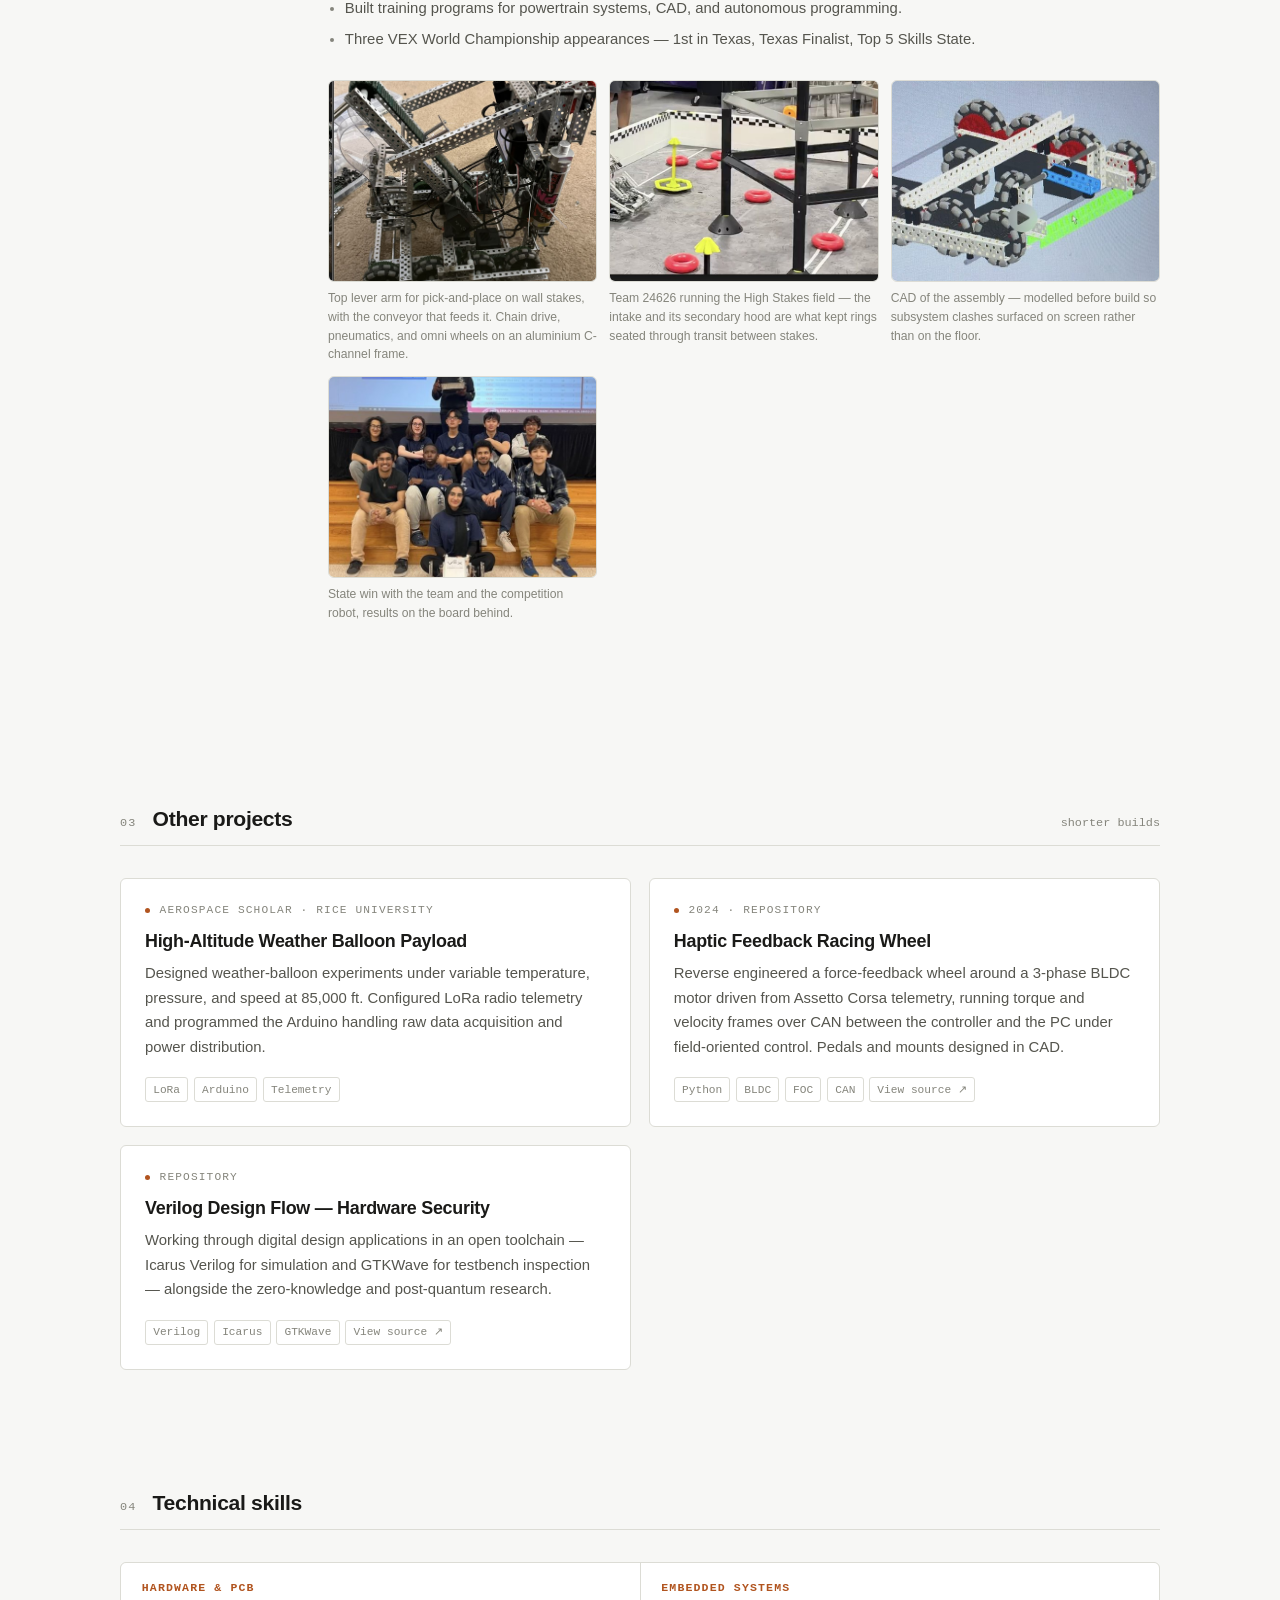
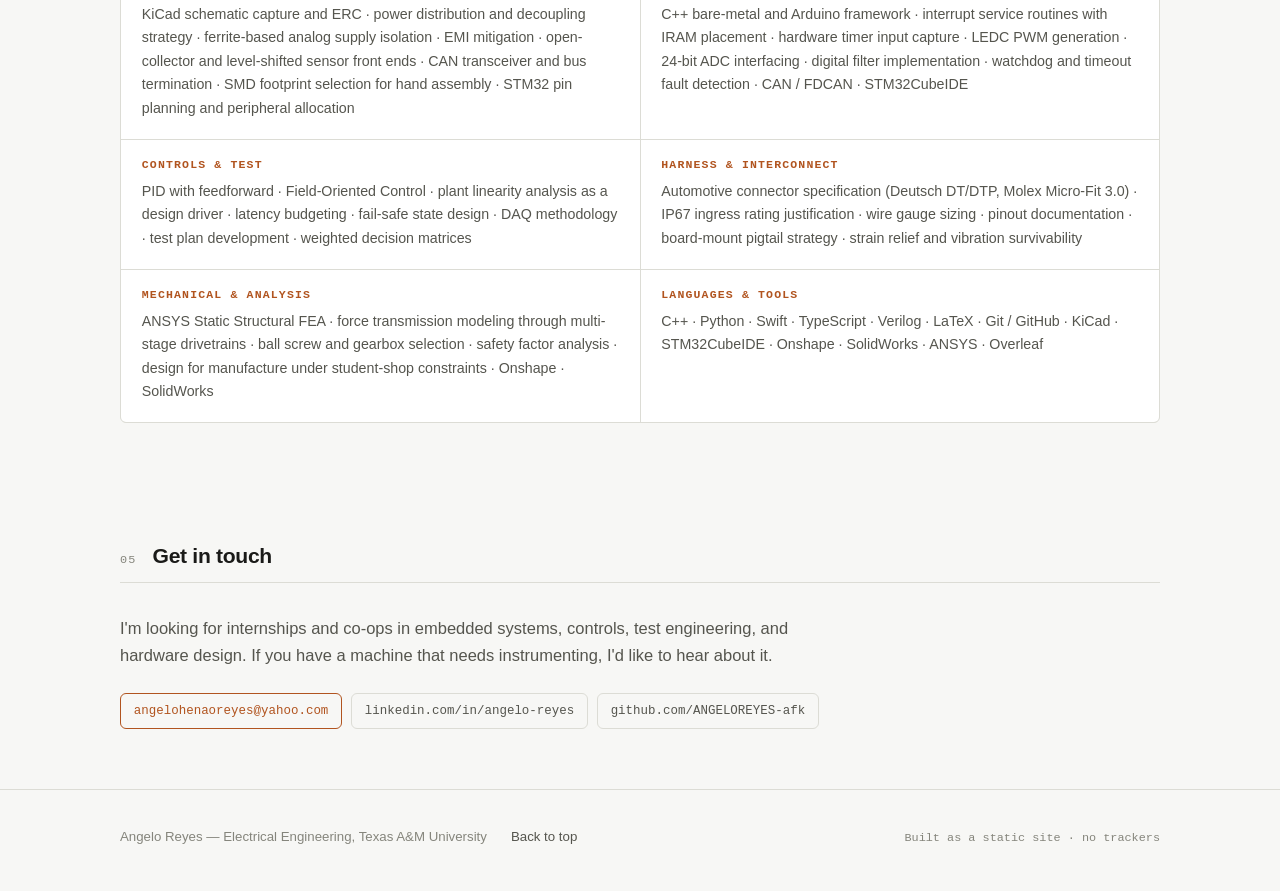
==== commit 9c50d2bb: "Add résumé download to the hero and every page's topbar Serves assets/Angelo_Reyes_Resume.pdf. The h" ====
--- a/index.html
+++ b/index.html
@@ -10,8 +10,8 @@
 <meta property="og:description" content="Embedded systems, closed-loop control, PCB design, and thermal actuator research.">
 <meta property="og:type" content="website">
 <link rel="icon" href="data:image/svg+xml,<svg xmlns='http://www.w3.org/2000/svg' viewBox='0 0 100 100'><text y='.9em' font-size='90'>⚡</text></svg>">
-<link rel="stylesheet" href="assets/css/site.css?v=4">
-<script src="assets/js/site.js?v=4"></script>
+<link rel="stylesheet" href="assets/css/site.css?v=6">
+<script src="assets/js/site.js?v=6"></script>
 </head>
 <body>
 
@@ -23,6 +23,7 @@
       <a href="#experience">Experience</a>
       <a class="opt" href="#skills">Skills</a>
       <a class="opt" href="https://github.com/ANGELOREYES-afk">GitHub</a>
+      <a class="resume" href="assets/Angelo_Reyes_Resume.pdf" download>Résumé</a>
       <button class="themebtn" data-theme-toggle type="button">auto</button>
     </nav>
   </div>
@@ -42,7 +43,8 @@
       happens where a datasheet number meets a bench measurement that disagrees with it.
     </p>
     <div class="linkrow">
-      <a class="primary" href="#work">Selected work ↓</a>
+      <a class="primary" href="assets/Angelo_Reyes_Resume.pdf" download>↓ Résumé (PDF)</a>
+      <a href="#work">Selected work</a>
       <a href="mailto:angelohenaoreyes@yahoo.com">Email</a>
       <a href="https://github.com/ANGELOREYES-afk">GitHub</a>
       <a href="https://www.linkedin.com/in/angelo-reyes-08a8ba243/">LinkedIn</a>
--- a/assets/css/site.css
+++ b/assets/css/site.css
@@ -434,3 +434,13 @@
   background: none; border: 0; padding: 0; margin-bottom: 0.4rem;
 }
 .rxn p { margin: 0; font-size: 0.84rem; color: var(--ink-mid); max-width: none; }
+
+/* résumé download — topbar action */
+.topbar nav a.resume {
+  font-family: var(--mono); font-size: 0.74rem;
+  border: 1px solid var(--accent); color: var(--accent);
+  border-radius: var(--r); padding: 0.25rem 0.6rem;
+  white-space: nowrap; line-height: 1.5;
+}
+.topbar nav a.resume:hover { background: var(--accent-soft); color: var(--accent); }
+@media (max-width: 560px) { .topbar nav a.resume { display: none; } }
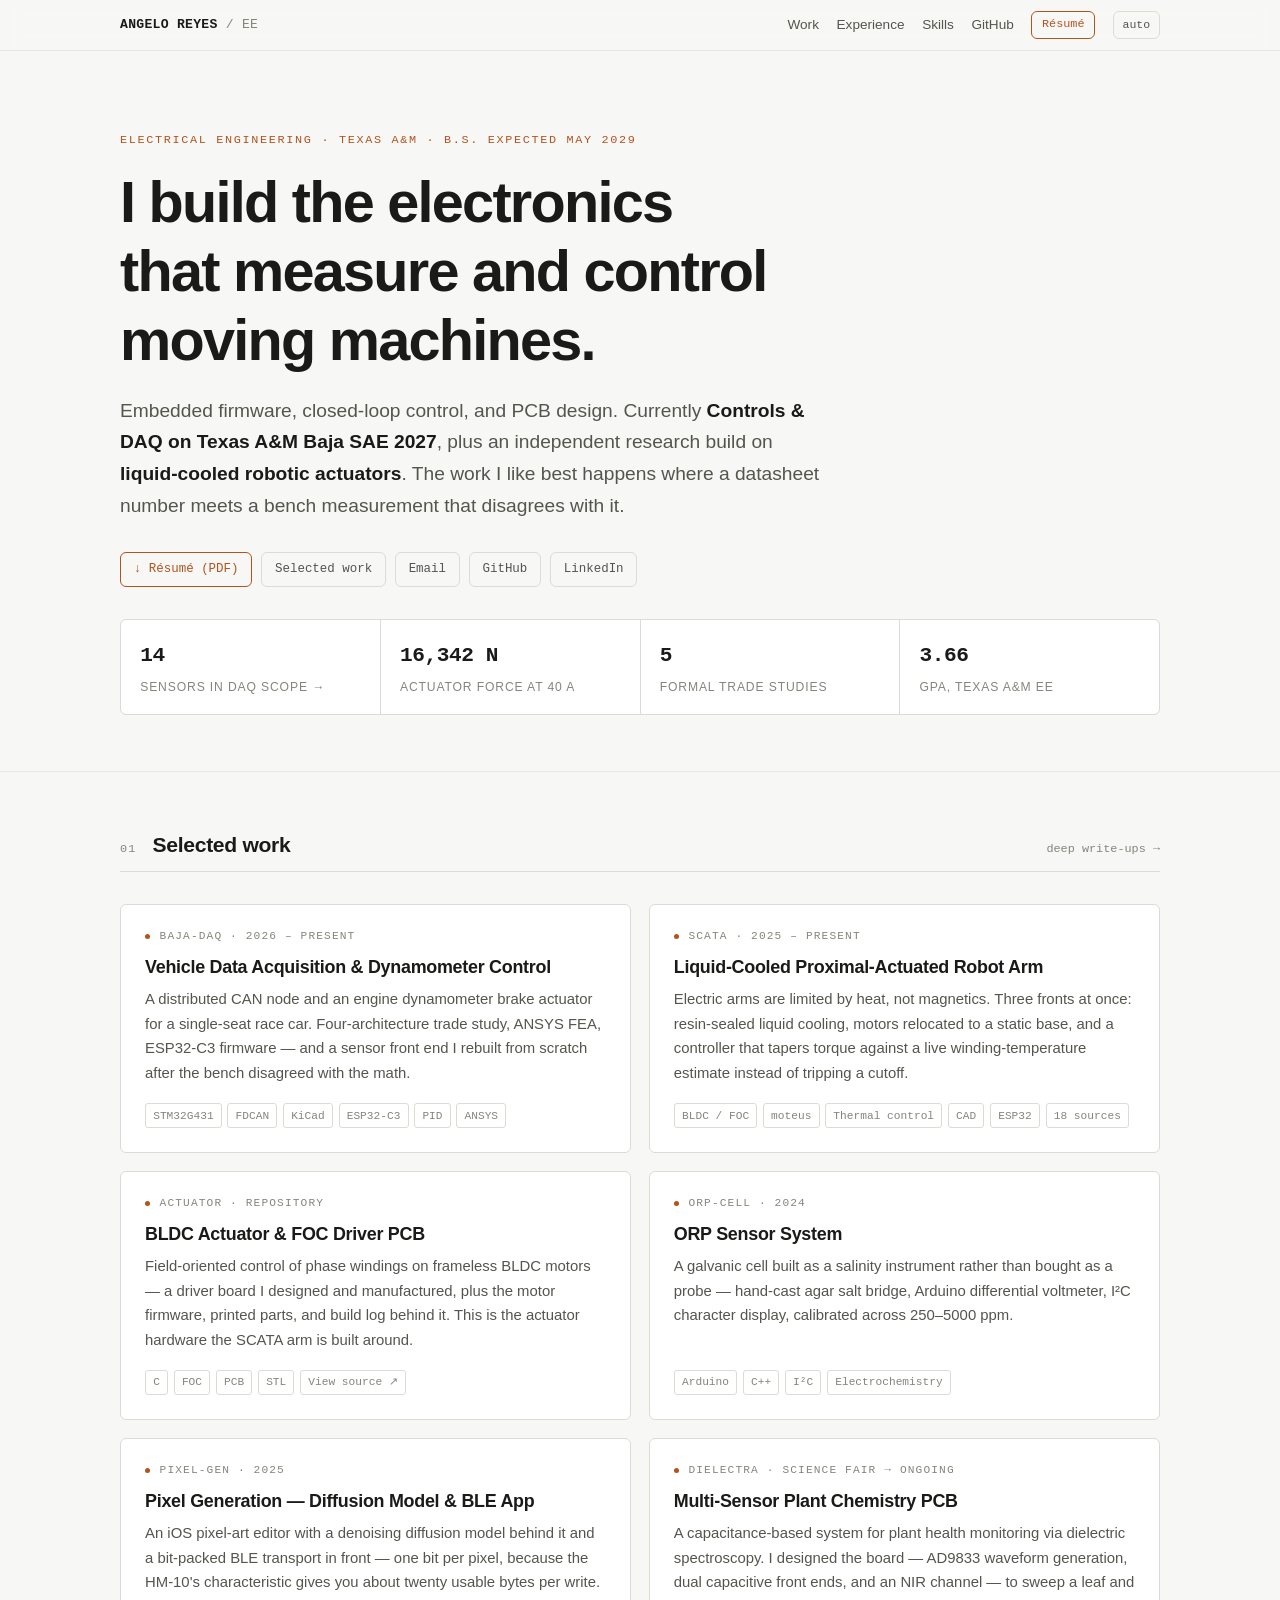
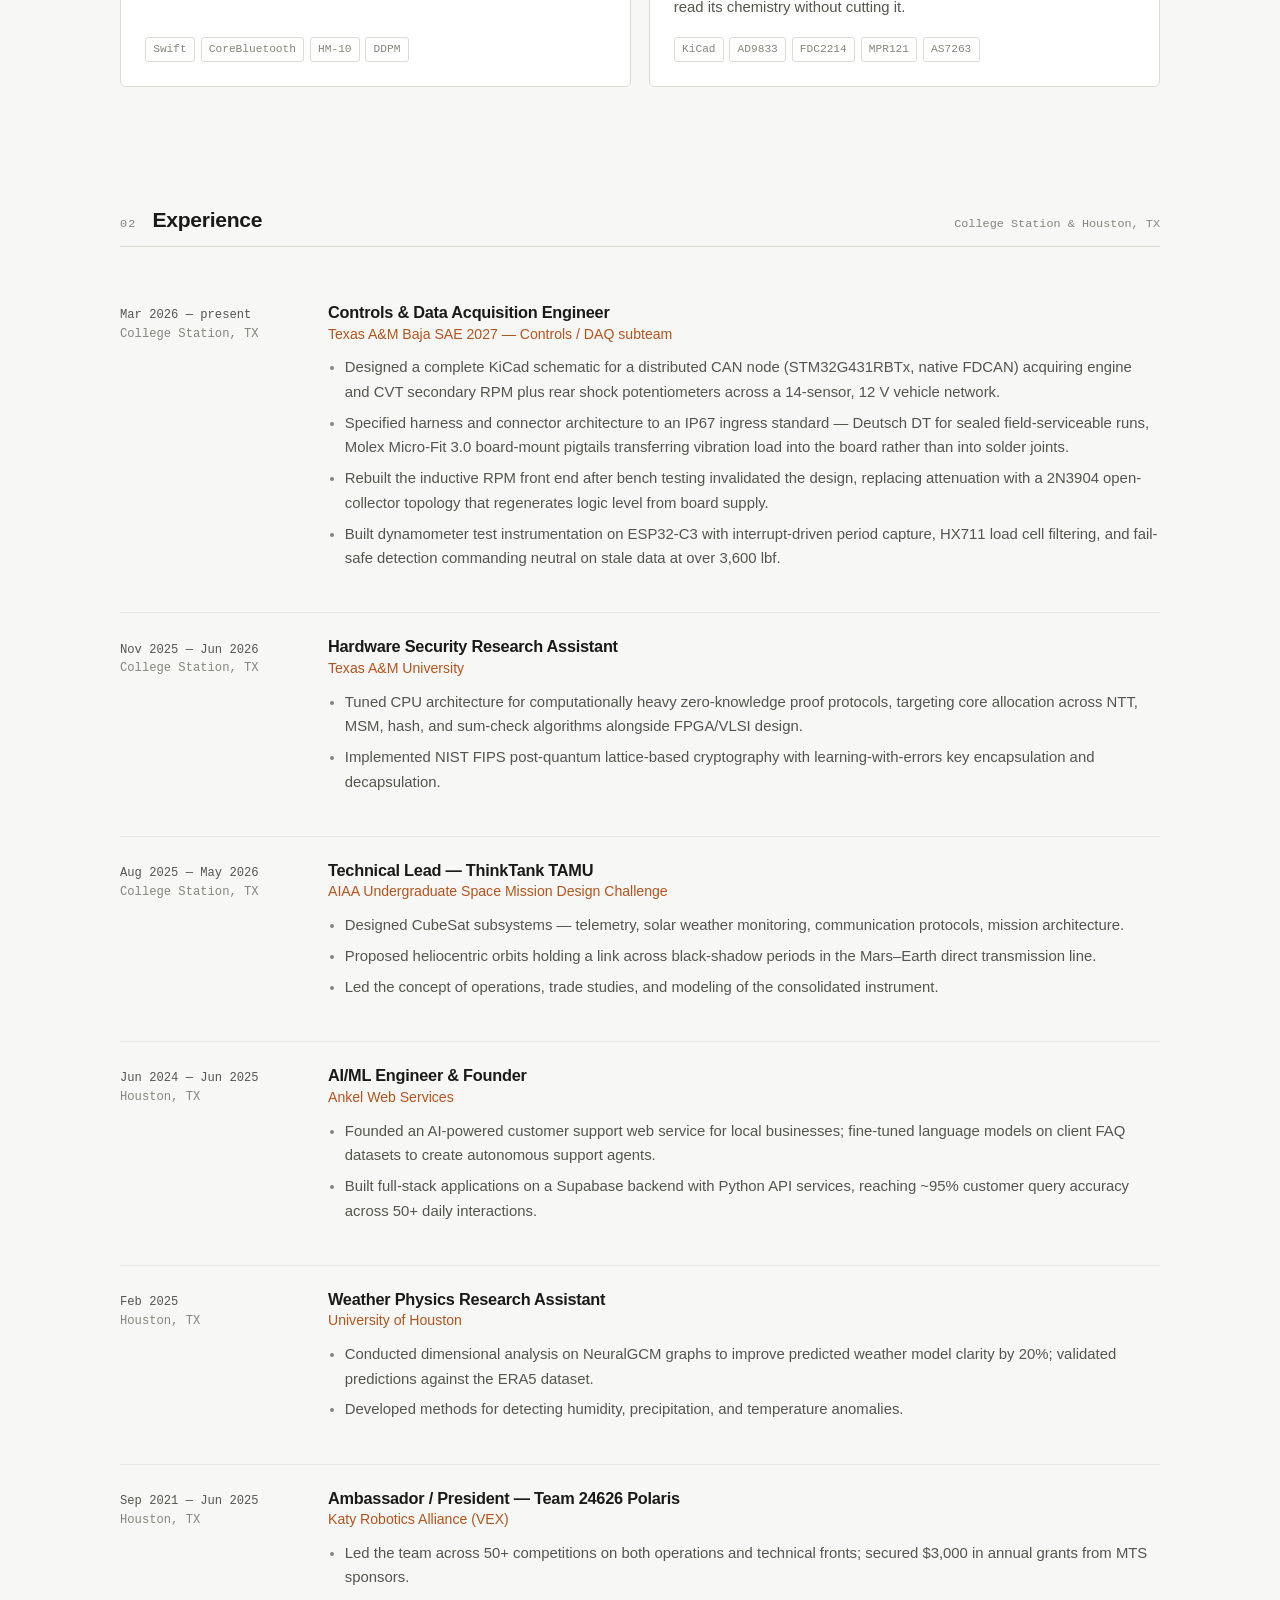
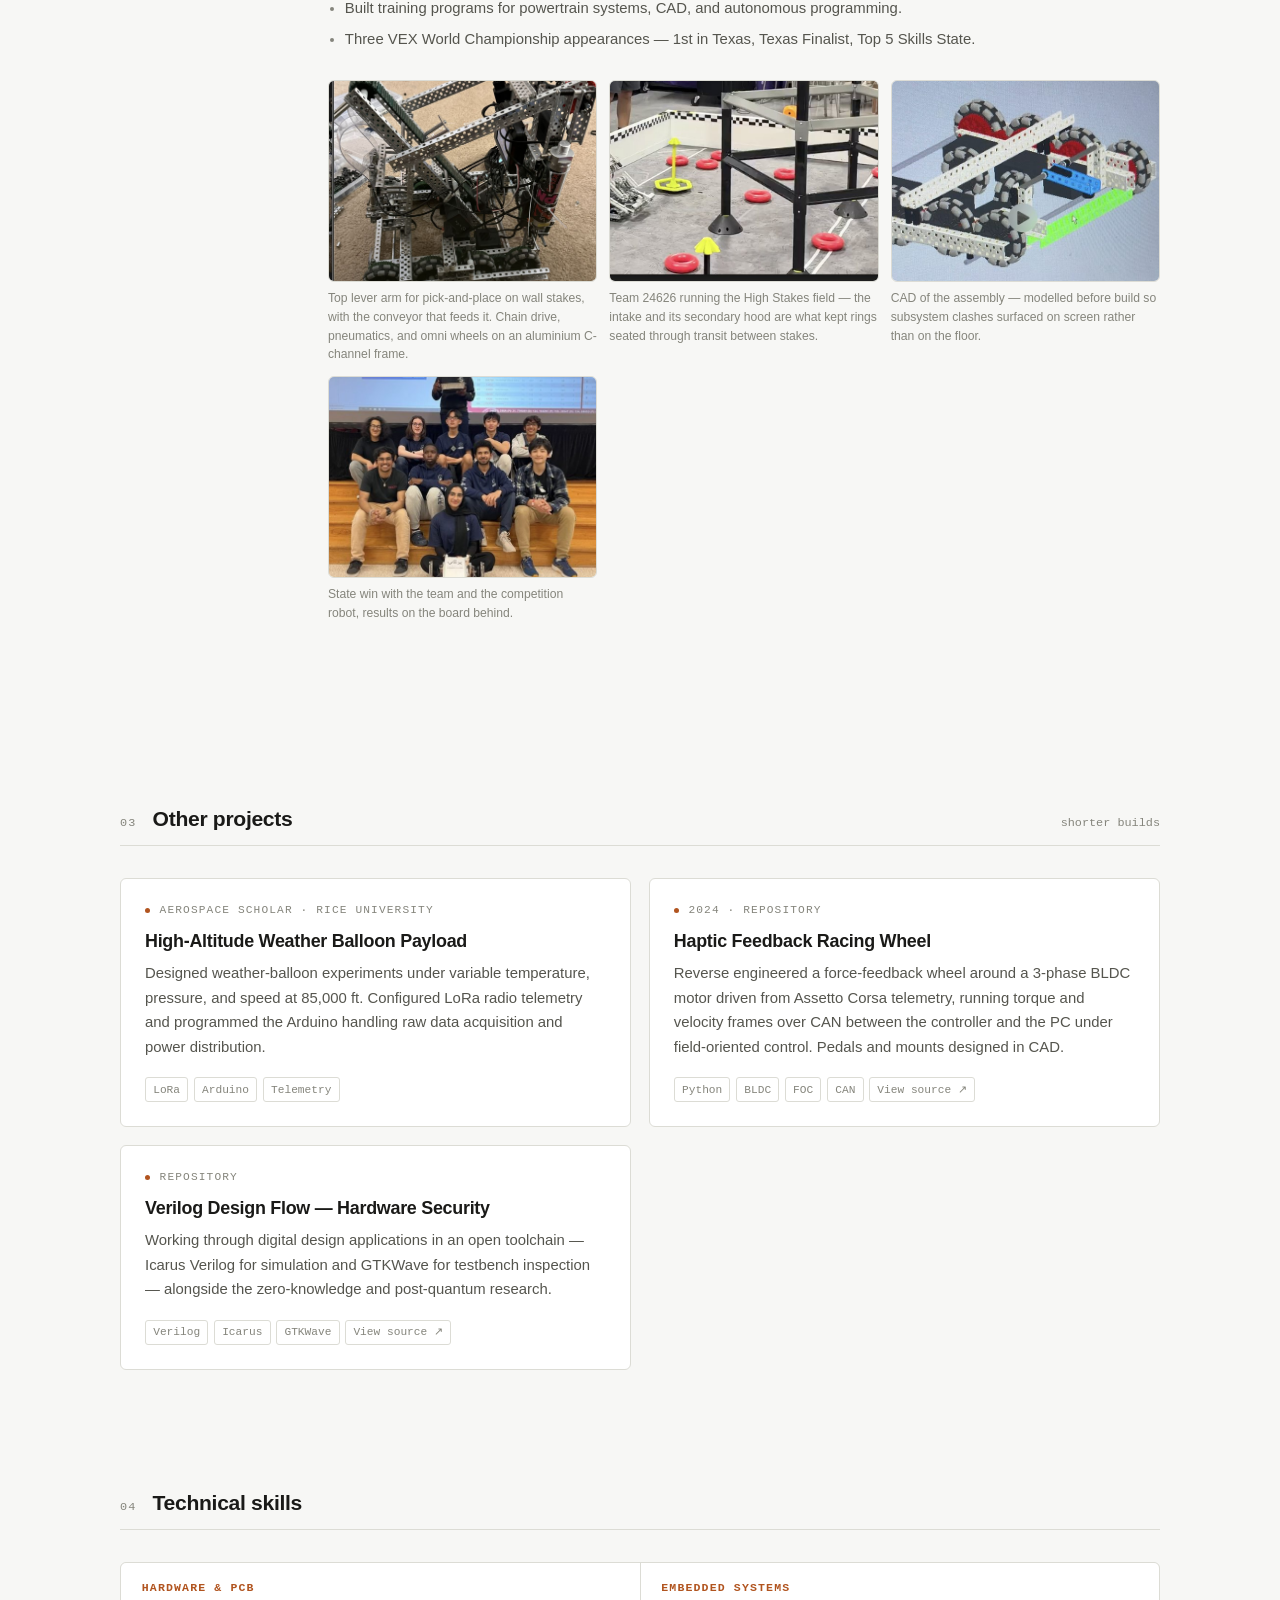
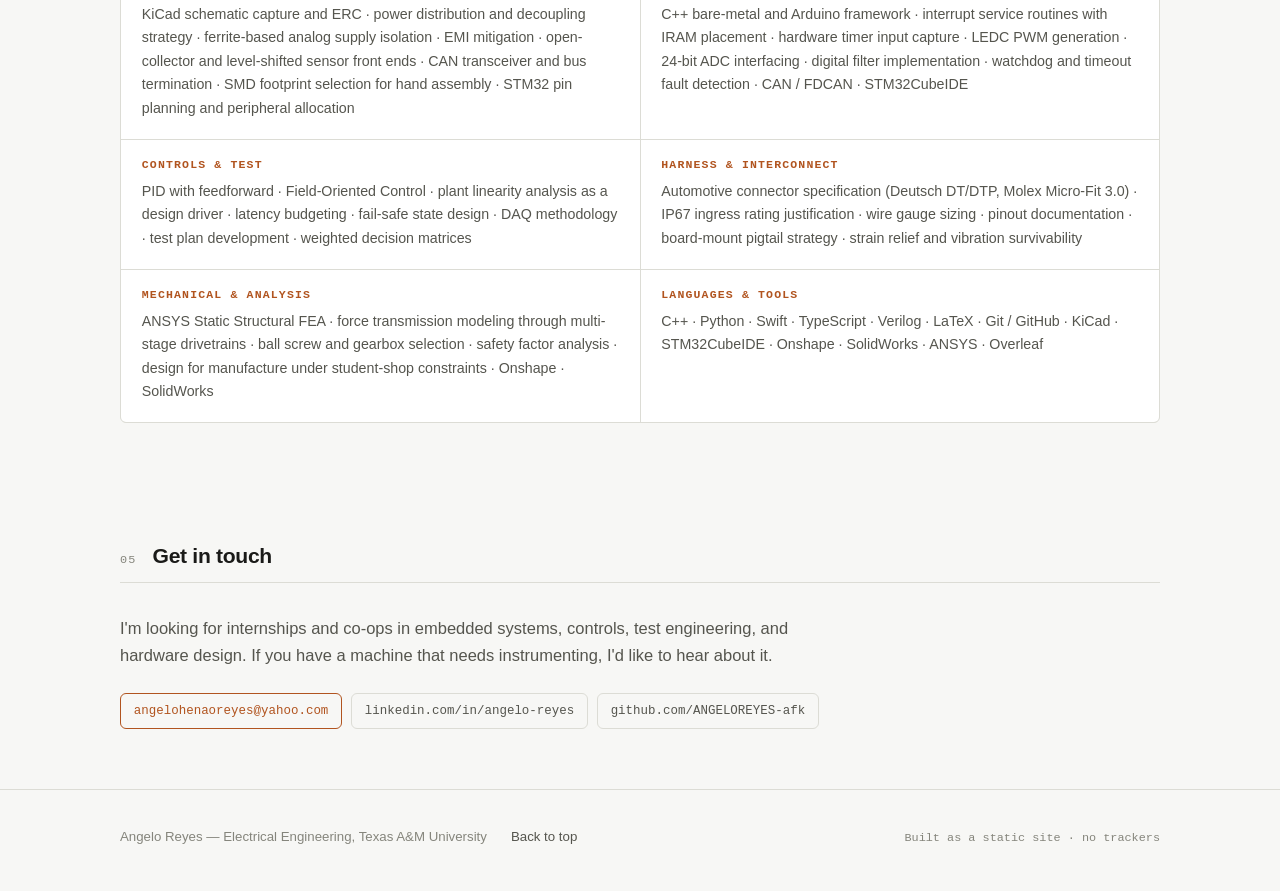
==== commit aefce4f4: "Make the 14-sensor stat tile open the CAN network architecture diagram Adds the critical-scope vs ex" ====
--- a/index.html
+++ b/index.html
@@ -10,8 +10,8 @@
 <meta property="og:description" content="Embedded systems, closed-loop control, PCB design, and thermal actuator research.">
 <meta property="og:type" content="website">
 <link rel="icon" href="data:image/svg+xml,<svg xmlns='http://www.w3.org/2000/svg' viewBox='0 0 100 100'><text y='.9em' font-size='90'>⚡</text></svg>">
-<link rel="stylesheet" href="assets/css/site.css?v=6">
-<script src="assets/js/site.js?v=6"></script>
+<link rel="stylesheet" href="assets/css/site.css?v=7">
+<script src="assets/js/site.js?v=7"></script>
 </head>
 <body>
 
@@ -51,7 +51,7 @@
     </div>
 
     <div class="stats">
-      <div class="stat"><b>14</b><span>Sensors in DAQ scope</span></div>
+      <a class="stat" href="projects/baja-daq.html#network"><b>14</b><span>Sensors in DAQ scope →</span></a>
       <div class="stat"><b>16,342 N</b><span>Actuator force at 40 A</span></div>
       <div class="stat"><b>5</b><span>Formal trade studies</span></div>
       <div class="stat"><b>3.66</b><span>GPA, Texas A&amp;M EE</span></div>
--- a/assets/css/site.css
+++ b/assets/css/site.css
@@ -444,3 +444,10 @@
 }
 .topbar nav a.resume:hover { background: var(--accent-soft); color: var(--accent); }
 @media (max-width: 560px) { .topbar nav a.resume { display: none; } }
+
+/* clickable stat tile */
+a.stat { text-decoration: none; color: inherit; transition: background .15s; }
+a.stat:hover { background: var(--accent-soft); color: inherit; }
+a.stat:hover b { color: var(--accent); }
+a.stat:hover span { color: var(--accent); }
+a.stat span { transition: color .15s; }
